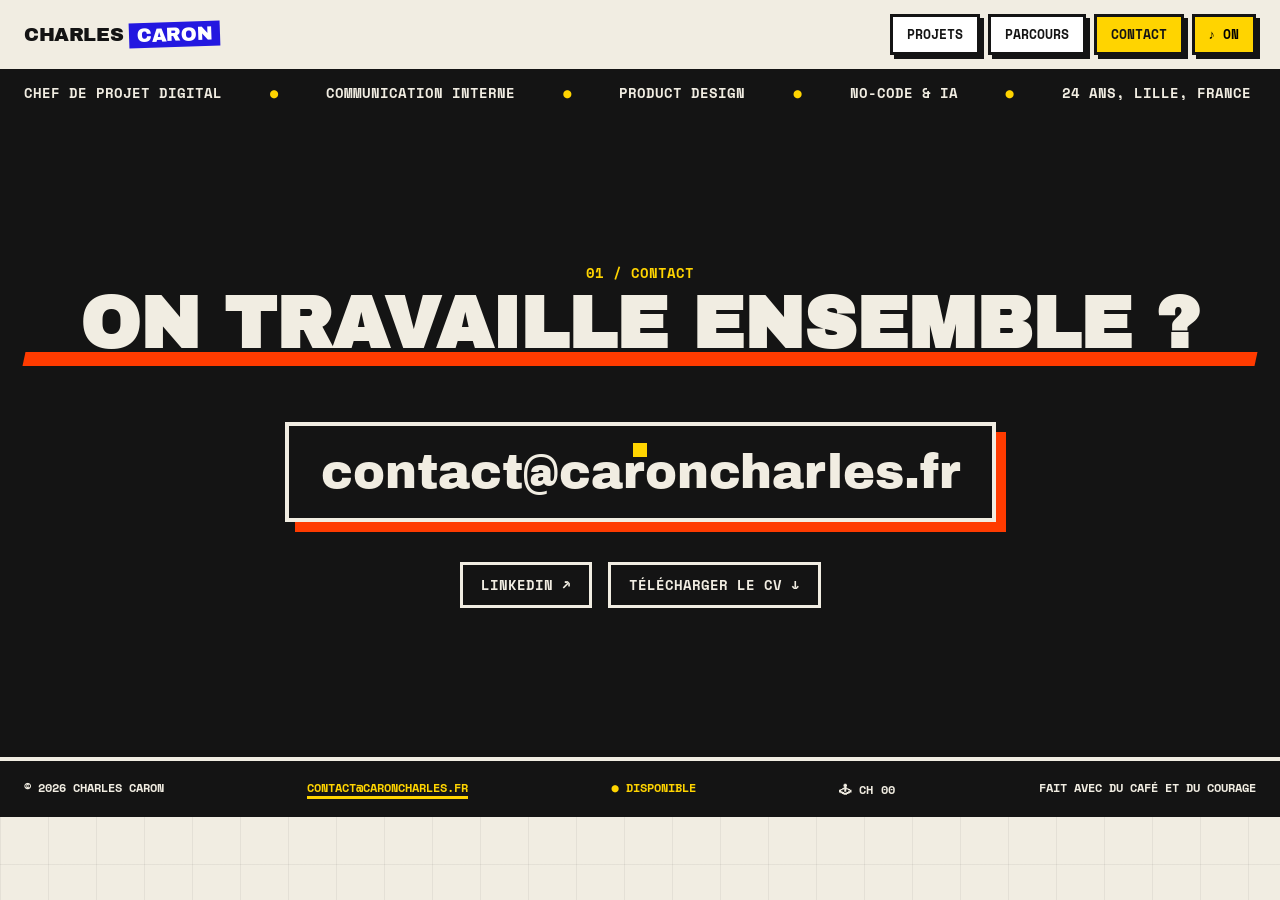
==== contact/index.html @ 29a077ad "Add files via upload" ====
<!DOCTYPE html>
<html lang="fr">
<head>
<meta charset="UTF-8">
<meta name="viewport" content="width=device-width, initial-scale=1.0">
<title>Contact — Charles Caron</title>
<link rel="canonical" href="https://caroncharles.fr/contact/">
<meta name="description" content="Contacter Charles Caron, chef de projet digital à Lille.">
<meta property="og:title" content="Contact — Charles Caron">
<meta property="og:description" content="Contacter Charles Caron, chef de projet digital à Lille.">
<meta property="og:url" content="https://caroncharles.fr/contact/">
<meta property="og:type" content="website">
<meta property="og:image" content="https://caroncharles.fr/images/photo-charles.jpg">
<meta name="twitter:card" content="summary">
<link rel="icon" href="/favicon.ico" sizes="48x48">
<link rel="apple-touch-icon" href="/apple-touch-icon.png">
<link rel="preconnect" href="https://fonts.googleapis.com">
<link rel="preconnect" href="https://fonts.gstatic.com" crossorigin>
<link href="https://fonts.googleapis.com/css2?family=Archivo+Black&family=Space+Mono:ital,wght@0,400;0,700;1,400&display=swap" rel="stylesheet">
<link rel="stylesheet" href="/assets/style.css">
<script>/* arrivée par transition pixel : on couvre l'écran avant le premier rendu */
try{if(sessionStorage.getItem('px'))document.documentElement.classList.add('px-in');}catch(e){}</script>
</head>
<body>

<div id="cursor" aria-hidden="true"></div>
<div id="px-cover" aria-hidden="true"></div>
<canvas id="px-canvas" aria-hidden="true"></canvas>

<!-- Mire TV de chargement -->
<div id="mire" aria-hidden="true">
  <div class="mire-barres">
    <div class="mire-b1"></div><div class="mire-b2"></div><div class="mire-b3"></div>
    <div class="mire-b4"></div><div class="mire-b5"></div><div class="mire-b6"></div><div class="mire-b7"></div>
  </div>
  <div class="mire-info"><span>◉ CARON·TV</span><span class="clign">● CHARGEMENT</span><span>CANAL FR-59</span></div>
</div>

<div id="retro-scan" aria-hidden="true"></div>

<header>
  <div class="logo"><a href="/" data-page="Accueil" aria-label="Retour à l'accueil">CHARLES <span>CARON</span></a></div>
  <nav>
    <a href="/projets/" data-page="Projets">Projets</a>
    <a href="/parcours/" data-page="Parcours">Parcours</a>
    <a href="/contact/" data-page="Contact">Contact</a>
    <button id="son-toggle" aria-pressed="true" aria-label="Activer ou couper le son">♪ ON</button>
  </nav>
</header>

<div class="ticker" aria-hidden="true">
  <div class="ticker-inner" id="ticker"></div>
</div>

<section class="contact page-pleine" id="contact">
  <span class="num" style="color:var(--jaune);">01 / CONTACT</span>
  <h2 class="titre-section" id="titre-contact"></h2>
  <div><a class="mail" id="mail" href="#"></a></div>
  <div class="reseaux">
    <a id="lien-linkedin" href="#" target="_blank" rel="noopener">LinkedIn ↗</a>
    <a id="lien-cv" href="#">Télécharger le CV ↓</a>
  </div>
</section>

<!-- Fenêtre TV cathodique (disponible sur toutes les pages : projets, CH 00 arcade, CH 64 échecs) -->
<div class="tv-overlay" id="tv-overlay">
  <div class="tv" id="tv" role="dialog" aria-modal="true" aria-labelledby="tv-titre">
    <div class="tv-barre">
      <div class="tv-zap">
        <button class="tv-canal-btn" id="tv-prec" aria-label="Projet précédent">‹ CH</button>
        <span class="canal" id="tv-canal">CH 01</span>
        <button class="tv-canal-btn" id="tv-suiv" aria-label="Projet suivant">CH ›</button>
      </div>
      <span>◉ CARON·TV</span>
      <button class="tv-fermer" id="tv-fermer" aria-label="Fermer">Éteindre ✕</button>
    </div>
    <div class="tv-ecran">
      <div class="tv-scanlines" aria-hidden="true"></div>
      <div class="tv-balayage" aria-hidden="true"></div>
      <div class="tv-vignette" aria-hidden="true"></div>
      <div class="tv-statique" id="tv-statique" aria-hidden="true"></div>
      <div class="tv-contenu">
        <div class="visuel" id="tv-visuel"></div>
        <div class="tv-meta"><span id="tv-categorie"></span><span class="tag" id="tv-tag"></span></div>
        <h3 id="tv-titre"></h3>
        <p id="tv-description"></p>
        <div class="tv-actions"><a class="btn-projet" id="tv-lien" href="#" target="_blank" rel="noopener">Voir le projet ↗</a></div>
      </div>
      <div id="tv-arcade" style="display:none;">
        <div class="arcade-tete"><span>🕹 CARON·TV ARCADE</span><span id="arcade-score">SCORE 000</span></div>
        <canvas id="arcade-canvas"></canvas>
        <div class="arcade-msg" id="arcade-msg">Touche ou clique<br>pour jouer</div>
      </div>
      <div id="tv-echecs" style="display:none;">
        <div class="echecs-tete"><span>♟ CARON·CHESS</span><span id="echecs-statut">À toi de jouer (blancs)</span></div>
        <div class="echecs-plateau" id="echecs-plateau" aria-label="Échiquier, tu joues les blancs contre l'IA"></div>
        <div class="echecs-pied">
          <span id="echecs-coups">COUP 001</span>
          <button class="echecs-btn" id="echecs-reset">↺ Nouvelle partie</button>
        </div>
      </div>
    </div>
  </div>
</div>

<footer>
  <span id="footer-gauche"></span>
  <a class="footer-mail" id="footer-mail" href="#">contact</a>
  <span class="clign">● Disponible</span>
  <button class="footer-arcade" id="footer-arcade" aria-label="Ouvrir la chaîne arcade">🕹 CH 00</button>
  <span id="footer-droite"></span>
</footer>

<script src="/assets/app.js"></script>
</body>
</html>
---- assets/style.css ----
:root{
  --papier:#F1EDE2;
  --encre:#141414;
  --klein:#2318E0;
  --jaune:#FFD400;
  --rouge:#FF3B00;
  --blanc:#FFFFFF;
  --ombre:8px 8px 0 var(--encre);
  --ombre-sm:5px 5px 0 var(--encre);
}
*{margin:0;padding:0;box-sizing:border-box;}
::selection{background:var(--jaune);color:var(--encre);}
html{scroll-behavior:smooth;}
body{
  background:var(--papier);
  color:var(--encre);
  font-family:'Space Mono',monospace;
  overflow-x:hidden;
  cursor:none;
  background-image:
    linear-gradient(rgba(20,20,20,.06) 1px, transparent 1px),
    linear-gradient(90deg, rgba(20,20,20,.06) 1px, transparent 1px);
  background-size:48px 48px;
}
h1,h2,h3,.display{font-family:'Archivo Black',sans-serif;text-transform:uppercase;line-height:.92;}
a{color:inherit;}
img{max-width:100%;display:block;}

/* ============ CURSEUR CUSTOM ============ */
#cursor{
  position:fixed;top:0;left:0;width:18px;height:18px;
  background:var(--jaune);border:2px solid var(--encre);
  pointer-events:none;z-index:9999;
  transform:translate(-50%,-50%);
  transition:width .15s,height .15s,background .15s,border-radius .15s;
}
#cursor.hover{width:44px;height:44px;background:var(--rouge);border-radius:50%;}
#cursor.hover::after{
  content:'→';position:absolute;inset:0;display:grid;place-items:center;
  color:var(--blanc);font-family:'Space Mono',monospace;font-weight:700;font-size:18px;
}
@media (hover:none){#cursor{display:none;} body{cursor:auto;}}

/* ============ BARRE HAUTE ============ */
header{
  position:sticky;top:0;z-index:100;
  display:flex;justify-content:space-between;align-items:center;
  background:var(--papier);
  border-bottom:4px solid var(--encre);
  padding:14px 24px;
}
.logo{font-family:'Archivo Black';font-size:1.2rem;letter-spacing:-.02em;}
.logo span{background:var(--klein);color:var(--blanc);padding:2px 8px;display:inline-block;transform:rotate(-2deg);}
nav{display:flex;gap:8px;}
nav a{
  text-decoration:none;font-weight:700;font-size:.8rem;text-transform:uppercase;
  border:3px solid var(--encre);background:var(--blanc);padding:8px 14px;
  box-shadow:4px 4px 0 var(--encre);
  transition:transform .12s,box-shadow .12s,background .12s;
}
nav a:hover{transform:translate(2px,2px);box-shadow:1px 1px 0 var(--encre);background:var(--jaune);}
#son-toggle{
  font-family:'Space Mono';font-weight:700;font-size:.8rem;text-transform:uppercase;
  border:3px solid var(--encre);background:var(--jaune);padding:8px 14px;
  box-shadow:4px 4px 0 var(--encre);cursor:none;
  transition:transform .12s,box-shadow .12s,background .12s;
}
#son-toggle:hover{transform:translate(2px,2px);box-shadow:1px 1px 0 var(--encre);}
#son-toggle.coupe{background:var(--blanc);color:#8a8a8a;text-decoration:line-through;}
nav a.actif{background:var(--jaune);}
@media(max-width:640px){
  nav{gap:6px;}
  nav a,#son-toggle{font-size:.68rem;padding:6px 8px;box-shadow:3px 3px 0 var(--encre);}
  nav a:nth-child(2){display:none;}
}
.logo a{text-decoration:none;}

/* ============ TICKER ============ */
.ticker{
  background:var(--encre);color:var(--papier);
  border-bottom:4px solid var(--encre);
  overflow:hidden;white-space:nowrap;
  padding:10px 0;font-weight:700;text-transform:uppercase;font-size:.85rem;
}
.ticker-inner{display:inline-block;animation:defile 22s linear infinite;}
.ticker-inner span{margin:0 24px;}
.ticker-inner .dot{color:var(--jaune);}
@keyframes defile{from{transform:translateX(0);}to{transform:translateX(-50%);}}

/* ============ HERO ============ */
.hero{
  min-height:82vh;display:flex;flex-direction:column;justify-content:center;
  padding:64px 24px 48px;position:relative;border-bottom:4px solid var(--encre);
}
.hero .eyebrow{
  display:inline-block;background:var(--rouge);color:var(--blanc);
  border:3px solid var(--encre);box-shadow:var(--ombre-sm);
  padding:6px 14px;font-weight:700;text-transform:uppercase;font-size:.8rem;
  width:max-content;transform:rotate(-1.5deg);margin-bottom:28px;
}
.hero h1{
  font-size:clamp(3rem,12vw,10rem);
  letter-spacing:-.03em;
}
.hero h1 .ligne{display:block;overflow:hidden;}
.hero h1 .lettre{
  display:inline-block;
  transform:translateY(110%);
  animation:monte .6s cubic-bezier(.2,.9,.3,1.1) forwards;
  transition:transform .18s,color .18s;
}
.hero h1 .lettre:hover{transform:translateY(-8%) rotate(-4deg);color:var(--klein);}
.hero h1 .ligne:nth-child(2) .lettre{color:transparent;-webkit-text-stroke:3px var(--encre);}
.hero h1 .ligne:nth-child(2) .lettre:hover{color:var(--jaune);-webkit-text-stroke:3px var(--encre);}
@keyframes monte{to{transform:translateY(0);}}
.hero .sous{
  margin-top:32px;max-width:560px;font-size:1rem;line-height:1.6;
  background:var(--blanc);border:3px solid var(--encre);box-shadow:var(--ombre);
  padding:20px 24px;
}
.hero .sous strong{background:var(--jaune);padding:0 4px;}
.hero .cta-row{display:flex;gap:16px;margin-top:32px;flex-wrap:wrap;}
.btn{
  font-family:'Space Mono';font-weight:700;text-transform:uppercase;font-size:.9rem;
  text-decoration:none;padding:16px 28px;border:3px solid var(--encre);
  box-shadow:var(--ombre-sm);display:inline-block;
  transition:transform .12s,box-shadow .12s;
}
.btn:hover{transform:translate(3px,3px);box-shadow:1px 1px 0 var(--encre);}
.btn-plein{background:var(--klein);color:var(--blanc);}
.btn-vide{background:var(--blanc);}

/* badge rotatif */
.badge{
  position:absolute;right:6vw;top:16vh;width:150px;height:150px;
  animation:tourne 14s linear infinite;
}
.badge svg{width:100%;height:100%;overflow:visible;}
.badge text{font-family:'Space Mono';font-weight:700;font-size:11.5px;letter-spacing:2px;fill:var(--encre);text-transform:uppercase;}
.badge .centre{
  position:absolute;inset:0;display:grid;place-items:center;
  font-size:2.4rem;animation:tourne 14s linear infinite reverse;
}
@keyframes tourne{to{transform:rotate(360deg);}}
@media(max-width:900px){.hero-photo .badge{width:100px;height:100px;right:-20px;top:-20px;}}

/* ============ SECTIONS ============ */
section{padding:80px 24px;border-bottom:4px solid var(--encre);}
.titre-section{
  font-size:clamp(2rem,6vw,4.5rem);margin-bottom:48px;position:relative;
  display:inline-block;
}
.titre-section::after{
  content:'';position:absolute;left:0;bottom:-8px;height:14px;width:100%;
  background:var(--jaune);z-index:-1;transform:skewX(-12deg);
}
.num{font-size:.9rem;font-weight:700;color:var(--rouge);display:block;margin-bottom:8px;font-family:'Space Mono';}

/* ============ PROJETS ============ */
.projets{background:var(--klein);}
.projets .titre-section{color:var(--blanc);}
.projets .titre-section::after{background:var(--rouge);}
.projets .num{color:var(--jaune);}
.grille{
  display:grid;grid-template-columns:repeat(auto-fit,minmax(290px,1fr));gap:32px;
}
.carte{
  background:var(--papier);border:4px solid var(--encre);
  box-shadow:var(--ombre);padding:0;
  transition:transform .18s,box-shadow .18s;
  opacity:0;transform:translateY(40px);
}
.carte.visible{animation:apparait .55s cubic-bezier(.2,.9,.3,1.1) forwards;}
@keyframes apparait{to{opacity:1;transform:translateY(0);}}
.carte:hover{transform:translate(-4px,-4px) rotate(-.6deg);box-shadow:14px 14px 0 var(--encre);}
.carte-tete{
  border-bottom:4px solid var(--encre);padding:14px 18px;
  display:flex;justify-content:space-between;align-items:center;
  font-weight:700;font-size:.75rem;text-transform:uppercase;
}
.carte-tete .tag{border:2px solid var(--encre);padding:2px 8px;background:var(--jaune);}
.carte h3{font-size:1.5rem;padding:20px 18px 8px;}
.carte p{padding:0 18px 20px;font-size:.88rem;line-height:1.55;}
.carte .visuel{
  height:120px;border-bottom:4px solid var(--encre);
  display:grid;place-items:center;font-size:3rem;
  overflow:hidden;position:relative;
}
.carte .visuel::before{
  content:'';position:absolute;inset:0;
  background:repeating-linear-gradient(45deg,transparent 0 14px,rgba(20,20,20,.07) 14px 28px);
}
.visuel.jaune{background:var(--jaune);}
.visuel.rouge{background:var(--rouge);}
.visuel.blanc{background:var(--blanc);}

/* ============ COMPETENCES ============ */
.competences .grille-comp{display:flex;flex-wrap:wrap;gap:16px;}
.pastille{
  border:3px solid var(--encre);background:var(--blanc);
  padding:12px 20px;font-weight:700;text-transform:uppercase;font-size:.85rem;
  box-shadow:var(--ombre-sm);
  transition:transform .15s,background .15s,box-shadow .15s;
}
.pastille:hover{
  transform:translate(2px,2px) rotate(-1.5deg);
  box-shadow:1px 1px 0 var(--encre);
}
.pastille:nth-child(3n)::before{content:'★ ';color:var(--rouge);}
.pastille:hover:nth-child(odd){background:var(--jaune);}
.pastille:hover:nth-child(even){background:var(--klein);color:var(--blanc);}

/* ============ PARCOURS ============ */
.parcours-item{
  display:grid;grid-template-columns:120px 1fr;gap:24px;
  border:3px solid var(--encre);background:var(--blanc);
  box-shadow:var(--ombre-sm);padding:24px;margin-bottom:20px;max-width:820px;
  transition:transform .15s;
  border-left:12px solid var(--klein);
  opacity:0;transform:translateX(-50px);
}
.parcours-item.visible{animation:glisse .55s cubic-bezier(.2,.9,.3,1.1) forwards;}
@keyframes glisse{to{opacity:1;transform:translateX(0);}}
.parcours-item:hover{transform:translateX(8px);}
.parcours-item.travail{border-left-color:var(--rouge);}
.parcours-item .annee{
  font-family:'Archivo Black';font-size:1.3rem;color:var(--klein);
}
.parcours-item.travail .annee{color:var(--rouge);}
.type-badge{
  display:inline-block;margin-top:8px;
  border:2px solid var(--encre);padding:3px 8px;
  font-size:.65rem;font-weight:700;text-transform:uppercase;
  background:var(--klein);color:var(--blanc);
  transform:rotate(-2deg);
}
.parcours-item.travail .type-badge{background:var(--rouge);}
.parcours-item h3{font-size:1.05rem;margin-bottom:6px;}
.parcours-item p{font-size:.85rem;line-height:1.5;}
@media(max-width:560px){.parcours-item{grid-template-columns:1fr;gap:8px;}}

/* ============ PARCOURS : LIGNE DE TRAIN ============ */
.voie-wrap{position:relative;max-width:906px;padding-left:86px;}
.voie{position:absolute;left:16px;top:0;bottom:0;width:34px;}
.voie::before{
  content:'';position:absolute;inset:0;
  background:
    linear-gradient(90deg,transparent 16%,var(--encre) 16% 28%,transparent 28% 72%,var(--encre) 72% 84%,transparent 84%),
    repeating-linear-gradient(180deg,var(--encre) 0 6px,transparent 6px 26px);
}
.gare-node{
  position:absolute;left:50%;width:20px;height:20px;margin-left:-10px;
  background:var(--blanc);border:4px solid var(--encre);z-index:2;
}
.gare-node.travail{background:var(--rouge);}
.gare-node.desservie{background:var(--jaune);}
.gare-node.flash{animation:gare-flash .45s steps(2) 3;}
@keyframes gare-flash{50%{background:var(--jaune);box-shadow:0 0 0 6px rgba(255,212,0,.55);}}
#train{
  position:absolute;left:50%;top:0;width:56px;height:104px;margin-left:-28px;
  z-index:3;cursor:pointer;will-change:transform;
  filter:drop-shadow(4px 4px 0 rgba(20,20,20,.85));
}
.fumee{
  position:absolute;left:50%;z-index:4;width:16px;height:16px;margin-left:-8px;
  background:var(--blanc);border:3px solid var(--encre);border-radius:50%;
  pointer-events:none;opacity:.9;
  animation:fumee-monte 1.3s ease-out forwards;
}
@keyframes fumee-monte{
  to{transform:translate(var(--dx,10px),var(--dy,-70px)) scale(2.6);opacity:0;}
}
#toast-train{
  position:fixed;left:50%;bottom:26px;transform:translate(-50%,220%);
  background:var(--encre);color:var(--jaune);border:3px solid var(--jaune);
  padding:12px 20px;max-width:min(92vw,540px);
  font-size:.8rem;font-weight:700;z-index:1200;
  transition:transform .35s cubic-bezier(.2,.9,.3,1.2);
}
#toast-train.visible{transform:translate(-50%,0);}
@media(max-width:560px){
  .voie-wrap{padding-left:54px;}
  .voie{left:2px;width:28px;}
  #train{width:44px;height:82px;margin-left:-22px;}
}

/* Desktop : voie au centre, etapes en zigzag sur toute la largeur */
@media(min-width:761px){
  .voie-wrap{padding-left:0;max-width:1500px;margin:0 auto;}
  .voie{left:50%;margin-left:-17px;}
  .parcours-item{
    position:relative;width:calc(50% - 56px);max-width:none;
    grid-template-columns:110px 1fr;margin-bottom:34px;
  }
  .parcours-item.gauche{margin-right:auto;}
  .parcours-item.droite{
    margin-left:auto;transform:translateX(50px);
    border-left:3px solid var(--encre);border-right:12px solid var(--klein);
  }
  .parcours-item.droite.travail{border-right-color:var(--rouge);}
  .parcours-item.gauche::after,.parcours-item.droite::after{
    content:'';position:absolute;top:50%;width:40px;height:4px;
    background:var(--encre);margin-top:-2px;
  }
  .parcours-item.gauche::after{right:-43px;}
  .parcours-item.droite::after{left:-43px;}
}

/* ============ CONTACT ============ */
.contact{background:var(--encre);color:var(--papier);text-align:center;padding:100px 24px;}
.contact .titre-section{color:var(--papier);}
.contact .titre-section::after{background:var(--rouge);}
.contact .mail{
  display:inline-block;font-family:'Archivo Black';
  font-size:clamp(1.2rem,4.5vw,3rem);color:var(--papier);
  text-decoration:none;border:4px solid var(--papier);
  padding:20px 32px;margin-top:16px;box-shadow:10px 10px 0 var(--rouge);
  transition:transform .15s,box-shadow .15s,background .15s,color .15s;
  word-break:break-all;
}
.contact .mail:hover{
  transform:translate(5px,5px);box-shadow:2px 2px 0 var(--rouge);
  background:var(--jaune);color:var(--encre);border-color:var(--encre);
}
.contact .reseaux{margin-top:40px;display:flex;justify-content:center;gap:16px;flex-wrap:wrap;}
.contact .reseaux a{
  text-decoration:none;font-weight:700;text-transform:uppercase;font-size:.85rem;
  border:3px solid var(--papier);padding:10px 18px;
  transition:background .15s,color .15s,transform .15s;
}
.contact .reseaux a:hover{background:var(--papier);color:var(--encre);transform:rotate(-2deg);}

/* ============ FOOTER ============ */
footer{
  background:var(--encre);color:var(--papier);
  display:flex;justify-content:space-between;flex-wrap:wrap;gap:12px;
  padding:18px 24px;font-size:.75rem;text-transform:uppercase;font-weight:700;
  border-top:4px solid var(--papier);
}
footer .clign{animation:clignote 1.2s steps(2) infinite;color:var(--jaune);}
@keyframes clignote{50%{opacity:0;}}

/* ============ FENÊTRE TV CATHODIQUE ============ */
.tv-overlay{
  position:fixed;inset:0;z-index:500;
  background:rgba(10,10,10,.82);
  display:none;place-items:center;padding:20px;
}
.tv-overlay.ouvert{display:grid;}
.tv{
  width:min(760px,100%);
  background:var(--encre);
  border:6px solid var(--encre);
  box-shadow:0 0 0 4px var(--papier),18px 18px 0 rgba(0,0,0,.5);
  position:relative;
  padding:22px 22px 16px;
  transform-origin:center;
}
.tv.allume{animation:tv-on .55s cubic-bezier(.23,1,.32,1) forwards;}
.tv.eteint{animation:tv-off .4s cubic-bezier(.7,0,.84,0) forwards;}
@keyframes tv-on{
  0%{transform:scale(0,.004);opacity:1;}
  35%{transform:scale(1,.004);}
  60%{transform:scale(1,.02);}
  100%{transform:scale(1,1);}
}
@keyframes tv-off{
  0%{transform:scale(1,1);}
  45%{transform:scale(1,.01);}
  75%{transform:scale(.4,.004);}
  100%{transform:scale(0,.002);opacity:0;}
}
.tv-barre{
  display:flex;justify-content:space-between;align-items:center;
  color:var(--papier);font-weight:700;font-size:.75rem;text-transform:uppercase;
  margin-bottom:14px;
}
.tv-barre .canal{color:var(--jaune);animation:clignote 1.6s steps(2) infinite;}
.tv-fermer{
  background:var(--rouge);color:var(--blanc);border:3px solid var(--papier);
  font-family:'Space Mono';font-weight:700;font-size:.8rem;text-transform:uppercase;
  padding:6px 12px;cursor:none;box-shadow:3px 3px 0 rgba(0,0,0,.5);
  transition:transform .12s,box-shadow .12s;
}
.tv-fermer:hover{transform:translate(2px,2px);box-shadow:1px 1px 0 rgba(0,0,0,.5);}
.tv-zap{display:flex;gap:8px;align-items:center;}
.tv-canal-btn{
  background:var(--encre);color:var(--papier);border:2px solid var(--papier);
  font-family:'Space Mono';font-weight:700;font-size:.75rem;text-transform:uppercase;
  padding:5px 10px;cursor:none;
  transition:background .12s,color .12s,transform .12s;
}
.tv-canal-btn:hover{background:var(--jaune);color:var(--encre);transform:translateY(1px);}
/* neige de changement de chaîne */
.tv-statique{
  position:absolute;inset:0;z-index:7;pointer-events:none;
  opacity:0;
  background:
    repeating-linear-gradient(0deg,#0a0a0a 0 1px,#5a5a5a 1px 2px,#1c1c1c 2px 3px,#777 3px 4px,#2e2e2e 4px 5px),
    repeating-linear-gradient(90deg,rgba(255,255,255,.06) 0 2px,transparent 2px 5px);
}
.tv-statique.actif{opacity:1;animation:neige .07s steps(2) infinite;}
@keyframes neige{
  0%{background-position:0 0,0 0;}
  50%{background-position:0 -7px,4px 0;}
  100%{background-position:0 5px,-3px 0;}
}
.tv-ecran{
  position:relative;background:var(--papier);
  border:4px solid #000;overflow:hidden;
}
/* flash d'allumage */
.tv.allume .tv-ecran::after{
  content:'';position:absolute;inset:0;background:#fff;
  animation:flash .5s ease-out .3s forwards;pointer-events:none;z-index:6;
}
@keyframes flash{from{opacity:.95;}to{opacity:0;}}
/* scanlines fixes */
.tv-scanlines{
  position:absolute;inset:0;pointer-events:none;z-index:4;
  background:repeating-linear-gradient(0deg,rgba(0,0,0,.13) 0 2px,transparent 2px 4px);
  mix-blend-mode:multiply;
}
/* barre de balayage qui descend */
.tv-balayage{
  position:absolute;left:0;right:0;height:70px;pointer-events:none;z-index:5;
  background:linear-gradient(180deg,transparent,rgba(255,255,255,.22),transparent);
  animation:balaye 4.5s linear infinite;
}
@keyframes balaye{from{top:-80px;}to{top:100%;}}
/* vignettage des coins */
.tv-vignette{
  position:absolute;inset:0;pointer-events:none;z-index:3;
  box-shadow:inset 0 0 90px rgba(0,0,0,.35);
}
/* scintillement du contenu */
.tv-contenu{position:relative;z-index:1;animation:scintille 3.5s steps(12) infinite;}
@keyframes scintille{
  0%,100%{opacity:1;}
  92%{opacity:1;}
  94%{opacity:.88;}
  96%{opacity:1;}
  98%{opacity:.93;}
}
.tv-contenu .visuel{
  height:150px;border-bottom:4px solid var(--encre);
  display:grid;place-items:center;font-size:4.2rem;position:relative;
}
.tv-contenu .visuel::before{
  content:'';position:absolute;inset:0;
  background:repeating-linear-gradient(45deg,transparent 0 14px,rgba(20,20,20,.07) 14px 28px);
}
.tv-contenu .tv-meta{
  display:flex;justify-content:space-between;align-items:center;
  border-bottom:3px solid var(--encre);padding:12px 20px;
  font-weight:700;font-size:.75rem;text-transform:uppercase;
}
.tv-contenu .tv-meta .tag{border:2px solid var(--encre);padding:2px 8px;background:var(--jaune);}
.tv-contenu h3{font-size:clamp(1.4rem,4vw,2.2rem);padding:22px 20px 10px;}
.tv-contenu p{padding:0 20px 22px;font-size:.95rem;line-height:1.6;}
.tv-contenu .tv-actions{padding:0 20px 24px;}
.tv-contenu .btn-projet{
  display:inline-block;background:var(--klein);color:var(--blanc);
  border:3px solid var(--encre);box-shadow:var(--ombre-sm);
  font-weight:700;text-transform:uppercase;font-size:.9rem;
  text-decoration:none;padding:14px 24px;
  transition:transform .12s,box-shadow .12s;
}
.tv-contenu .btn-projet:hover{transform:translate(3px,3px);box-shadow:1px 1px 0 var(--encre);}
.carte{cursor:none;}

/* ============ MIRE TV AU CHARGEMENT ============ */
#mire{
  position:fixed;inset:0;z-index:2000;display:flex;flex-direction:column;
  background:var(--encre);
}
#mire.fin{animation:mire-off .45s cubic-bezier(.7,0,.84,0) forwards;}
@keyframes mire-off{
  0%{transform:scaleY(1);opacity:1;}
  60%{transform:scaleY(.006);opacity:1;}
  100%{transform:scaleY(.002);opacity:0;}
}
.mire-barres{flex:1;display:flex;animation:mire-jitter .12s steps(2) infinite;}
.mire-barres div{flex:1;}
@keyframes mire-jitter{50%{transform:translateX(1px);}}
.mire-b1{background:#F1EDE2;}.mire-b2{background:#FFD400;}
.mire-b3{background:#2318E0;}.mire-b4{background:#FF3B00;}
.mire-b5{background:#8a8a8a;}.mire-b6{background:#3a3a3a;}
.mire-b7{background:#141414;}
.mire-info{
  height:64px;display:flex;align-items:center;justify-content:space-between;
  padding:0 24px;color:var(--papier);
  font-family:'Space Mono';font-weight:700;font-size:.8rem;text-transform:uppercase;
  border-top:4px solid var(--papier);
}
.mire-info .clign{animation:clignote .8s steps(2) infinite;color:var(--jaune);}

/* ============ PHOTO DU HERO ============ */
.hero-inner{display:flex;gap:56px;align-items:center;}
.hero-texte{flex:1.25;min-width:0;}
.hero-photo{flex:.75;position:relative;max-width:380px;}
.hero-photo img{
  width:100%;border:4px solid var(--encre);
  box-shadow:14px 14px 0 var(--klein);
  transform:rotate(2deg);
  transition:transform .25s cubic-bezier(.2,.9,.3,1.3),box-shadow .25s;
}
.hero-photo img:hover{transform:rotate(0) scale(1.02);box-shadow:8px 8px 0 var(--rouge);}
@media(max-width:900px){
  .hero-inner{flex-direction:column;align-items:flex-start;}
  .hero-photo{max-width:240px;margin-top:36px;}
}

/* badge : repositionné sur le coin de la photo */
.hero-photo .badge{position:absolute;right:-34px;top:-34px;width:130px;height:130px;}
.hero-photo .badge .centre{font-size:2rem;}

/* ============ STATS / COMPTEURS ============ */
.stats{background:var(--jaune);}
.stats .titre-section::after{background:var(--rouge);}
.grille-stats{
  display:grid;grid-template-columns:repeat(auto-fit,minmax(200px,1fr));gap:28px;
}
.stat{
  background:var(--blanc);border:4px solid var(--encre);box-shadow:var(--ombre);
  padding:28px 20px;text-align:center;
  transition:transform .15s;
}
.stat:hover{transform:rotate(-1.5deg);}
.stat .stat-num{
  font-family:'Archivo Black';font-size:clamp(2.6rem,6vw,4rem);line-height:1;
  color:var(--klein);display:block;
}
.stat:nth-child(2n) .stat-num{color:var(--rouge);}
.stat p{margin-top:10px;font-size:.8rem;font-weight:700;text-transform:uppercase;line-height:1.4;}

/* ============ EASTER EGG : MODE RÉTRO N&B ============ */
html.retro{filter:grayscale(1) contrast(1.12);}
#retro-scan{
  position:fixed;inset:0;z-index:1500;pointer-events:none;display:none;
  background:repeating-linear-gradient(0deg,rgba(0,0,0,.16) 0 2px,transparent 2px 4px);
}
#retro-scan.actif{display:block;animation:retro-roule .3s linear infinite;}
@keyframes retro-roule{from{background-position:0 0;}to{background-position:0 8px;}}
.badge{cursor:none;}
.badge:active{transform:scale(.94);}

/* ============ CHAÎNE SECRÈTE : ARCADE ============ */
#tv-arcade{position:relative;background:#0d0d0d;}
.arcade-tete{
  display:flex;justify-content:space-between;align-items:center;
  padding:10px 16px;border-bottom:3px solid var(--jaune);
  color:var(--jaune);font-weight:700;font-size:.75rem;text-transform:uppercase;
}
#arcade-canvas{display:block;width:100%;touch-action:none;cursor:none;}
.arcade-msg{
  position:absolute;left:0;right:0;top:44px;bottom:0;
  display:grid;place-items:center;text-align:center;padding:20px;
  color:var(--jaune);font-weight:700;font-size:.95rem;text-transform:uppercase;
  animation:clignote 1s steps(2) infinite;pointer-events:none;
  text-shadow:2px 2px 0 var(--rouge);
}
.arcade-msg.cache{display:none;}

/* ============ CHAÎNE SECRÈTE : CH 64 ÉCHECS ============ */
.pastille-echecs::after{content:' ♟';}
#tv-echecs{position:relative;background:var(--papier);padding:14px 14px 18px;}
.echecs-tete{
  display:flex;justify-content:space-between;align-items:center;gap:10px;
  background:var(--encre);color:var(--papier);
  font-weight:700;font-size:.72rem;text-transform:uppercase;
  padding:10px 14px;margin:-14px -14px 14px;
}
.echecs-tete #echecs-statut{color:var(--jaune);text-align:right;}
.echecs-plateau{
  display:grid;grid-template-columns:repeat(8,1fr);grid-template-rows:repeat(8,1fr);
  width:min(100%,380px);margin:0 auto;aspect-ratio:1/1;
  border:4px solid var(--encre);box-shadow:var(--ombre-sm);
  background:var(--blanc);user-select:none;
}
.case{position:relative;display:grid;place-items:center;line-height:1;
  min-width:0;min-height:0;overflow:hidden;
  font-size:clamp(1.15rem,5vw,1.8rem);}
.case.sombre{background:#d9d1b6;}
.case .piece-blanc{color:var(--blanc);
  text-shadow:-1.5px -1.5px 0 var(--encre),1.5px -1.5px 0 var(--encre),
  -1.5px 1.5px 0 var(--encre),1.5px 1.5px 0 var(--encre);}
.case .piece-noir{color:var(--encre);}
.case.sel{background:var(--klein);}
.case.dernier{box-shadow:inset 0 0 0 3px var(--jaune);}
.case.cible::after{content:'';position:absolute;width:26%;height:26%;
  background:var(--jaune);border:2px solid var(--encre);border-radius:50%;}
.case.prise{box-shadow:inset 0 0 0 3px var(--rouge);}
.case.roi-echec{background:var(--rouge);}
.echecs-pied{display:flex;justify-content:space-between;align-items:center;
  width:min(100%,380px);margin:12px auto 0;
  font-weight:700;font-size:.75rem;text-transform:uppercase;}
.echecs-btn{
  background:var(--encre);color:var(--papier);border:2px solid var(--encre);
  font-family:'Space Mono';font-weight:700;font-size:.72rem;text-transform:uppercase;
  padding:6px 12px;cursor:none;transition:background .12s,color .12s,transform .12s;
}
.echecs-btn:hover{background:var(--jaune);color:var(--encre);transform:translateY(1px);}
.footer-arcade{
  background:none;border:none;color:var(--papier);
  font-family:'Space Mono';font-weight:700;font-size:.75rem;text-transform:uppercase;
  cursor:none;padding:0;letter-spacing:.03em;
  transition:color .15s,transform .15s;
}
.footer-arcade:hover{color:var(--jaune);transform:rotate(-2deg);}

/* ============ ANIMATION : RÉVÉLATION DES TITRES ============ */
.titre-section{opacity:0;transform:translateY(26px) rotate(-1deg);
  transition:opacity .5s ease,transform .5s cubic-bezier(.2,.9,.3,1.1);}
.titre-section::after{transform:skewX(-12deg) scaleX(0);transform-origin:left;
  transition:transform .55s cubic-bezier(.2,.9,.3,1) .25s;}
.titre-section.vu{opacity:1;transform:translateY(0) rotate(0);}
.titre-section.vu::after{transform:skewX(-12deg) scaleX(1);}

/* ============ ANIMATION : VAGUE SUR LE NOM ============ */
.hero h1 .lettre.vague{transform:translateY(-10%) rotate(-3deg);color:var(--rouge);}
.hero h1 .ligne:nth-child(2) .lettre.vague{color:var(--rouge);-webkit-text-stroke:3px var(--encre);}

/* accessibilité : mouvement réduit */
@media (prefers-reduced-motion: reduce){
  *,*::before,*::after{animation-duration:.01ms!important;animation-iteration-count:1!important;transition-duration:.01ms!important;}
  .hero h1 .lettre{transform:none;}
  .carte{opacity:1;transform:none;}
  .parcours-item{opacity:1;transform:none;}
  .titre-section{opacity:1;transform:none;}
  .titre-section::after{transform:skewX(-12deg) scaleX(1);}
  #mire{display:none;}
  .mire-barres,#retro-scan.actif{animation:none;}
  .tv.allume,.tv.eteint{animation:none;}
  .tv-balayage,.tv.allume .tv-ecran::after,.tv-statique{display:none;}
  body{cursor:auto;}
  #cursor{display:none;}
}
a:focus-visible,.btn:focus-visible{outline:4px solid var(--rouge);outline-offset:3px;}


/* ============ FOOTER : contact ============ */
footer .footer-mail{
  color:var(--jaune);text-decoration:none;font-weight:700;
  border-bottom:3px solid var(--jaune);
  transition:color .15s,border-color .15s;
}
footer .footer-mail:hover{color:var(--rouge);border-color:var(--rouge);}

/* ============ PAGES : contact pleine hauteur ============ */
.contact.page-pleine{min-height:calc(100vh - 260px);display:flex;flex-direction:column;justify-content:center;}

/* ============ TRANSITION PIXEL 8-BIT ENTRE LES PAGES ============ */
#px-cover{display:none;position:fixed;inset:0;background:var(--encre);z-index:2998;}
html.px-in #px-cover{display:block;}
html.px-in #mire{display:none;}
#px-canvas{
  position:fixed;inset:0;width:100vw;height:100vh;
  z-index:3000;pointer-events:none;display:none;
}
#px-canvas.actif{display:block;}
@media (prefers-reduced-motion: reduce){
  #px-canvas{display:none!important;}
  #px-cover{display:none!important;}
}
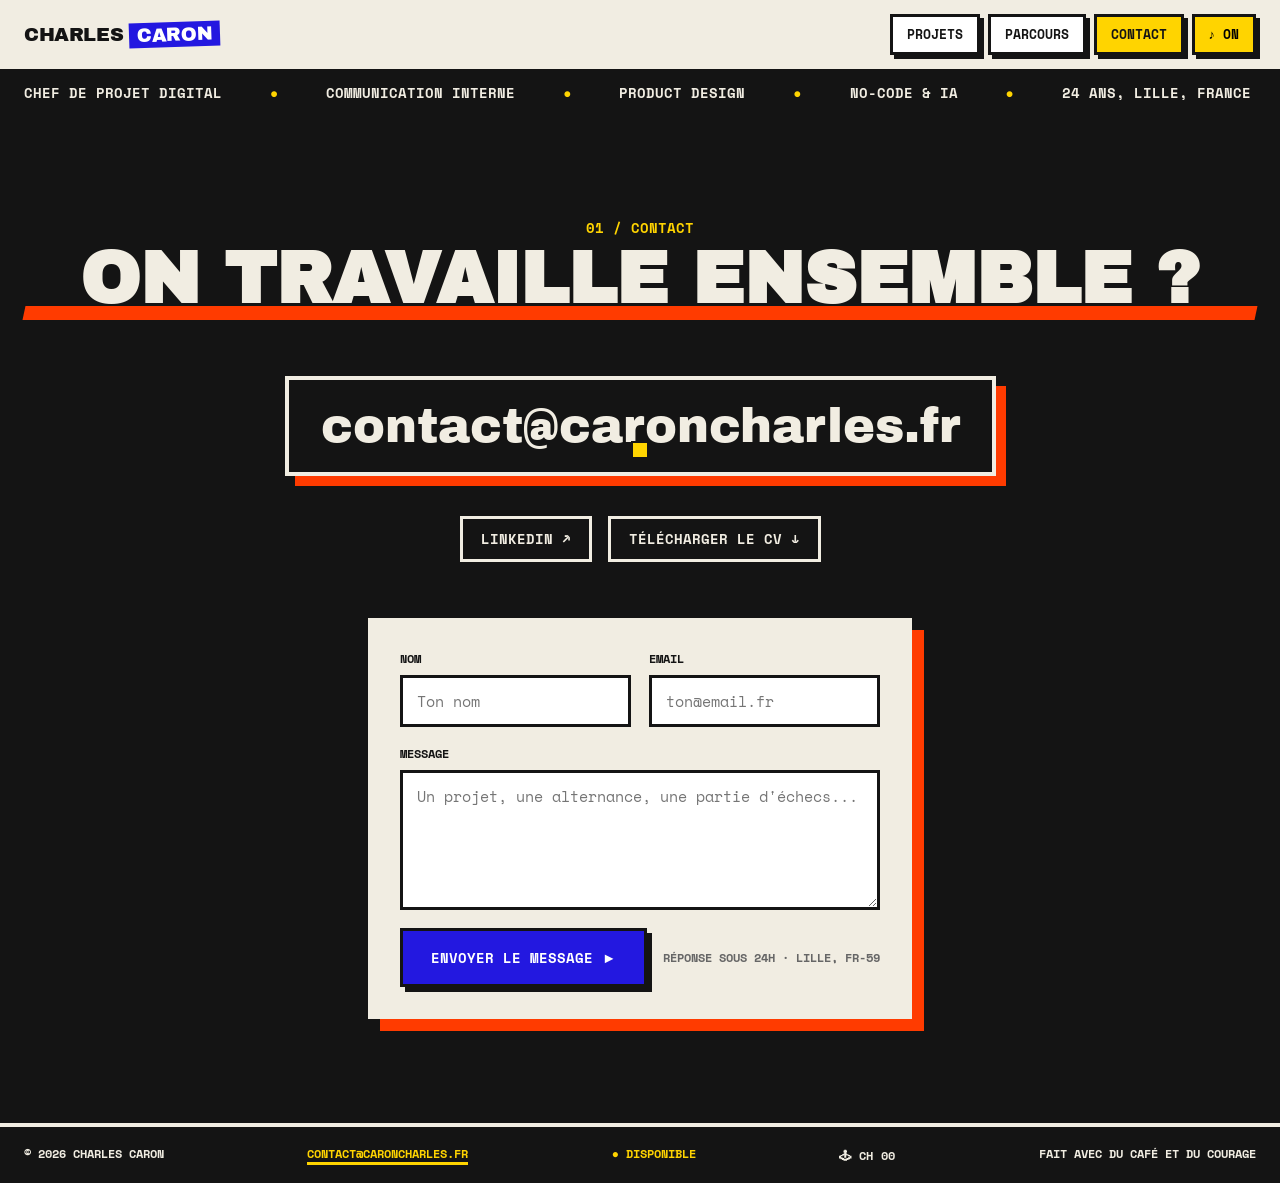
==== commit d519774e: "Add files via upload" ====
--- a/contact/index.html
+++ b/contact/index.html
@@ -60,6 +60,27 @@
     <a id="lien-linkedin" href="#" target="_blank" rel="noopener">LinkedIn ↗</a>
     <a id="lien-cv" href="#">Télécharger le CV ↓</a>
   </div>
+
+  <form class="formulaire" id="formulaire" name="contact" method="POST" action="/" data-netlify="true" netlify-honeypot="champ-piege">
+    <p class="cache-piege"><label>Ne pas remplir : <input name="champ-piege"></label></p>
+    <input type="hidden" name="form-name" value="contact">
+    <div class="form-rang">
+      <label>Nom
+        <input type="text" name="nom" required autocomplete="name" placeholder="Ton nom">
+      </label>
+      <label>Email
+        <input type="email" name="email" required autocomplete="email" placeholder="ton@email.fr">
+      </label>
+    </div>
+    <label>Message
+      <textarea name="message" rows="5" required placeholder="Un projet, une alternance, une partie d'échecs..."></textarea>
+    </label>
+    <div class="form-pied">
+      <button type="submit" class="btn btn-plein form-envoi" id="form-envoi">Envoyer le message ►</button>
+      <span class="form-note">Réponse sous 24h · Lille, FR-59</span>
+    </div>
+    <p class="form-statut" id="form-statut" role="status" aria-live="polite"></p>
+  </form>
 </section>
 
 <!-- Fenêtre TV cathodique (disponible sur toutes les pages : projets, CH 00 arcade, CH 64 échecs) -->
--- a/assets/style.css
+++ b/assets/style.css
@@ -664,3 +664,102 @@
   #px-canvas{display:none!important;}
   #px-cover{display:none!important;}
 }
+
+
+/* ============ ACCUEIL : TEASER PROJETS ============ */
+.teaser-cta{margin-top:40px;}
+.teaser-cta .btn{background:var(--jaune);}
+
+/* ============ PROJETS : GUIDE TV + FILTRES ============ */
+.guide-tv{
+  color:var(--jaune);font-weight:700;font-size:.85rem;text-transform:uppercase;
+  margin:-28px 0 24px;letter-spacing:.03em;
+}
+.guide-tv .clign{color:var(--papier);}
+.filtres{display:flex;flex-wrap:wrap;gap:12px;margin-bottom:36px;}
+.filtre{
+  font-family:'Space Mono';font-weight:700;font-size:.78rem;text-transform:uppercase;
+  border:3px solid var(--encre);background:var(--papier);padding:8px 14px;
+  box-shadow:var(--ombre-sm);cursor:none;
+  transition:transform .12s,box-shadow .12s,background .12s,color .12s;
+}
+.filtre:hover{transform:translate(2px,2px);box-shadow:1px 1px 0 var(--encre);}
+.filtre.actif{background:var(--jaune);transform:translate(2px,2px);box-shadow:1px 1px 0 var(--encre);}
+.carte.filtre-off{display:none;}
+.grille.zappe{animation:grille-zap .18s steps(3);}
+@keyframes grille-zap{
+  0%{opacity:.25;transform:translateX(-2px);}
+  50%{opacity:.7;transform:translateX(2px);}
+  100%{opacity:1;transform:none;}
+}
+
+/* ============ PARCOURS : PANNEAU DE GARE ============ */
+.gare-board{
+  background:var(--encre);color:var(--papier);
+  border:4px solid var(--encre);box-shadow:var(--ombre);
+  max-width:560px;margin:0 auto 56px;padding:20px 24px;
+  display:grid;gap:10px;
+}
+.gare-ligne{
+  display:flex;justify-content:space-between;align-items:baseline;gap:16px;
+  border-bottom:2px dashed rgba(241,237,226,.25);padding-bottom:8px;
+}
+.gare-ligne:last-child{border-bottom:none;padding-bottom:0;}
+.gare-cle{font-weight:700;font-size:.75rem;text-transform:uppercase;color:#8a8a8a;}
+.gare-val{
+  font-family:'Archivo Black';font-size:clamp(1.1rem,3.4vw,1.6rem);
+  color:var(--jaune);letter-spacing:.06em;text-transform:uppercase;
+}
+.gare-val.gare-ok{color:#3ddc65;}
+
+/* ============ PARCOURS : PROCHAINE DESTINATION ============ */
+.prochaine-dest{
+  display:flex;gap:20px;align-items:flex-start;
+  max-width:640px;margin:56px auto 0;
+  background:var(--blanc);border:3px solid var(--encre);
+  border-left:12px solid var(--jaune);
+  box-shadow:var(--ombre);padding:24px;
+}
+.dest-node{
+  flex:none;width:20px;height:20px;margin-top:4px;
+  background:var(--jaune);border:4px solid var(--encre);
+  animation:clignote 1.1s steps(2) infinite;
+}
+.dest-cle{
+  display:inline-block;font-weight:700;font-size:.7rem;text-transform:uppercase;
+  background:var(--encre);color:var(--jaune);padding:3px 8px;margin-bottom:10px;
+  transform:rotate(-1.5deg);
+}
+.prochaine-dest h3{font-size:1.2rem;margin-bottom:8px;}
+.prochaine-dest p{font-size:.85rem;line-height:1.55;}
+.prochaine-dest a{font-weight:700;}
+
+/* ============ CONTACT : FORMULAIRE ============ */
+.formulaire{
+  max-width:640px;margin:56px auto 0;text-align:left;
+  background:var(--papier);color:var(--encre);
+  border:4px solid var(--papier);box-shadow:12px 12px 0 var(--rouge);
+  padding:28px;display:grid;gap:18px;
+}
+.cache-piege{position:absolute;left:-9999px;}
+.form-rang{display:grid;grid-template-columns:1fr 1fr;gap:18px;}
+@media(max-width:560px){.form-rang{grid-template-columns:1fr;}}
+.formulaire label{
+  display:grid;gap:8px;
+  font-weight:700;font-size:.75rem;text-transform:uppercase;
+}
+.formulaire input,.formulaire textarea{
+  font-family:'Space Mono';font-size:.95rem;
+  border:3px solid var(--encre);background:var(--blanc);
+  padding:12px 14px;resize:vertical;
+}
+.formulaire input:focus,.formulaire textarea:focus{
+  outline:none;box-shadow:4px 4px 0 var(--klein);
+}
+.form-pied{display:flex;align-items:center;justify-content:space-between;gap:16px;flex-wrap:wrap;}
+.form-envoi{font-family:'Space Mono';cursor:none;}
+.form-envoi[disabled]{opacity:.55;transform:none;}
+.form-note{font-size:.72rem;font-weight:700;text-transform:uppercase;color:#666;}
+.form-statut{display:none;font-weight:700;font-size:.85rem;padding:12px 14px;border:3px solid var(--encre);}
+.form-statut.ok{display:block;background:var(--jaune);}
+.form-statut.ko{display:block;background:var(--rouge);color:var(--blanc);}
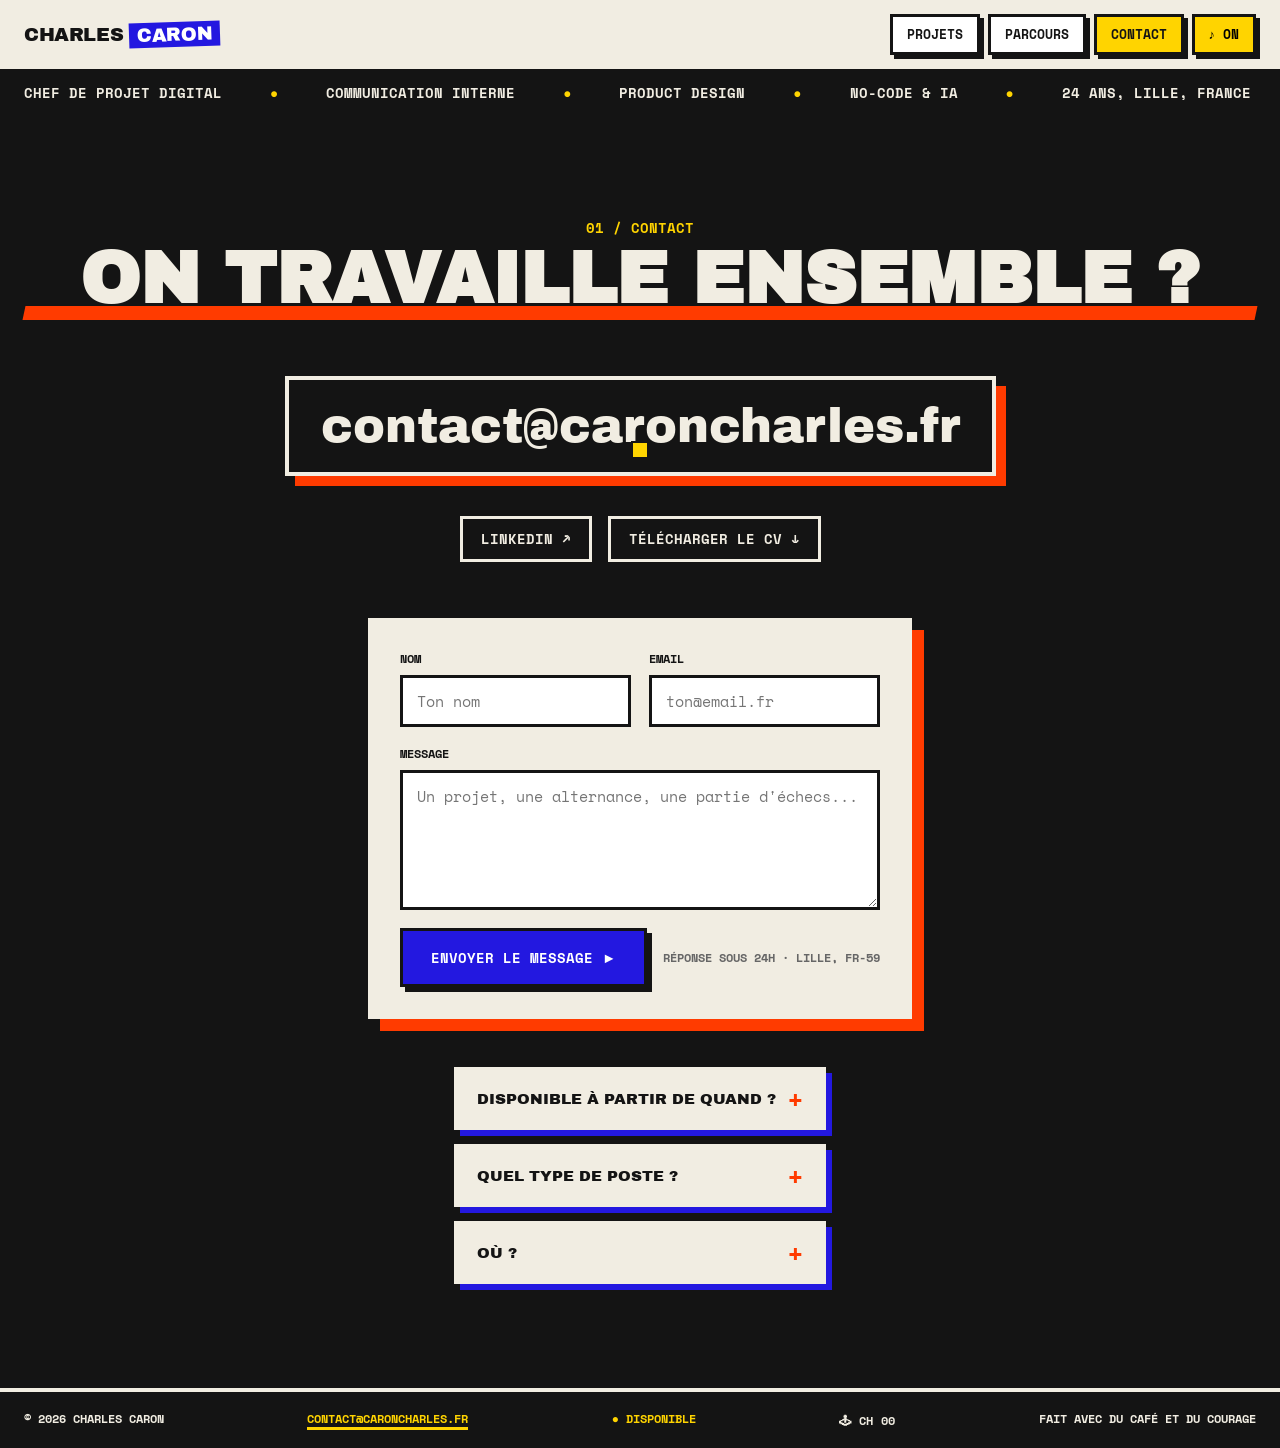
==== commit 12f0daca: "Add files via upload" ====
--- a/contact/index.html
+++ b/contact/index.html
@@ -81,6 +81,21 @@
     </div>
     <p class="form-statut" id="form-statut" role="status" aria-live="polite"></p>
   </form>
+
+  <div class="faq" aria-label="Questions fréquentes">
+    <details class="faq-item">
+      <summary>Disponible à partir de quand ?</summary>
+      <p>Diplômé du Bachelor Chef de projet digital mi-2026. Disponible pour un CDI dès la fin de l'alternance, et ouvert aux échanges dès maintenant pour anticiper.</p>
+    </details>
+    <details class="faq-item">
+      <summary>Quel type de poste ?</summary>
+      <p>Chef de projet digital, communication interne ou poste orienté produit. Ce qui me motive : piloter un projet de bout en bout, avec une vraie dimension créative et des outils modernes (no-code, IA).</p>
+    </details>
+    <details class="faq-item">
+      <summary>Où ?</summary>
+      <p>Lille et sa métropole en priorité, hybride possible. Déjà deux ans de terrain dans la région chez SNCF Voyageurs.</p>
+    </details>
+  </div>
 </section>
 
 <!-- Fenêtre TV cathodique (disponible sur toutes les pages : projets, CH 00 arcade, CH 64 échecs) -->
@@ -105,6 +120,11 @@
         <div class="tv-meta"><span id="tv-categorie"></span><span class="tag" id="tv-tag"></span></div>
         <h3 id="tv-titre"></h3>
         <p id="tv-description"></p>
+        <dl class="tv-fiche" id="tv-fiche">
+          <div><dt>Rôle</dt><dd id="tv-role"></dd></div>
+          <div><dt>Outils</dt><dd id="tv-outils"></dd></div>
+          <div><dt>Résultat</dt><dd id="tv-resultat"></dd></div>
+        </dl>
         <div class="tv-actions"><a class="btn-projet" id="tv-lien" href="#" target="_blank" rel="noopener">Voir le projet ↗</a></div>
       </div>
       <div id="tv-arcade" style="display:none;">
--- a/assets/style.css
+++ b/assets/style.css
@@ -763,3 +763,62 @@
 .form-statut{display:none;font-weight:700;font-size:.85rem;padding:12px 14px;border:3px solid var(--encre);}
 .form-statut.ok{display:block;background:var(--jaune);}
 .form-statut.ko{display:block;background:var(--rouge);color:var(--blanc);}
+
+
+/* ============ ACCUEIL : CE QUE JE FAIS ============ */
+.grille-offres{display:grid;grid-template-columns:repeat(auto-fit,minmax(280px,1fr));gap:28px;}
+.offre{
+  background:var(--blanc);border:4px solid var(--encre);box-shadow:var(--ombre);
+  padding:26px 24px;transition:transform .15s,box-shadow .15s;
+}
+.offre:hover{transform:translate(-3px,-3px) rotate(-.4deg);box-shadow:12px 12px 0 var(--encre);}
+.offre-emoji{
+  width:56px;height:56px;display:grid;place-items:center;font-size:1.7rem;
+  background:var(--jaune);border:3px solid var(--encre);box-shadow:var(--ombre-sm);
+  margin-bottom:18px;transform:rotate(-2deg);
+}
+.offre:nth-child(2) .offre-emoji{background:var(--rouge);}
+.offre:nth-child(3) .offre-emoji{background:var(--klein);}
+.offre h3{font-size:1.15rem;margin-bottom:12px;}
+.offre p{font-size:.85rem;line-height:1.6;}
+
+/* ============ TV : FICHE PROJET ============ */
+.tv-fiche{margin:0 20px 20px;display:grid;gap:0;border:3px solid var(--encre);}
+.tv-fiche > div{
+  display:grid;grid-template-columns:96px 1fr;gap:12px;
+  padding:9px 12px;border-bottom:3px solid var(--encre);
+}
+.tv-fiche > div:last-child{border-bottom:none;}
+.tv-fiche dt{
+  font-weight:700;font-size:.68rem;text-transform:uppercase;
+  background:var(--encre);color:var(--jaune);
+  padding:2px 6px;height:max-content;width:max-content;transform:rotate(-1deg);
+}
+.tv-fiche dd{font-size:.82rem;line-height:1.5;margin:0;}
+.tv-fiche.vide{display:none;}
+
+/* ============ PARCOURS : FAITS PAR ÉTAPE ============ */
+.faits{display:flex;flex-wrap:wrap;gap:8px;margin-top:12px;padding:0;list-style:none;}
+.faits li{
+  font-size:.68rem;font-weight:700;text-transform:uppercase;
+  border:2px solid var(--encre);background:var(--papier);
+  padding:4px 8px;
+}
+.parcours-item.travail .faits li{background:var(--jaune);}
+
+/* ============ CONTACT : FAQ ============ */
+.faq{max-width:640px;margin:48px auto 0;text-align:left;display:grid;gap:14px;}
+.faq-item{
+  background:var(--papier);color:var(--encre);
+  border:3px solid var(--papier);box-shadow:6px 6px 0 var(--klein);
+}
+.faq-item summary{
+  cursor:none;list-style:none;padding:16px 20px;
+  font-family:'Archivo Black';font-size:.95rem;text-transform:uppercase;
+  display:flex;justify-content:space-between;align-items:center;gap:12px;
+}
+.faq-item summary::-webkit-details-marker{display:none;}
+.faq-item summary::after{content:'+';font-size:1.4rem;color:var(--rouge);flex:none;}
+.faq-item[open] summary::after{content:'–';}
+.faq-item[open] summary{border-bottom:3px dashed var(--encre);}
+.faq-item p{padding:16px 20px;font-size:.85rem;line-height:1.6;}
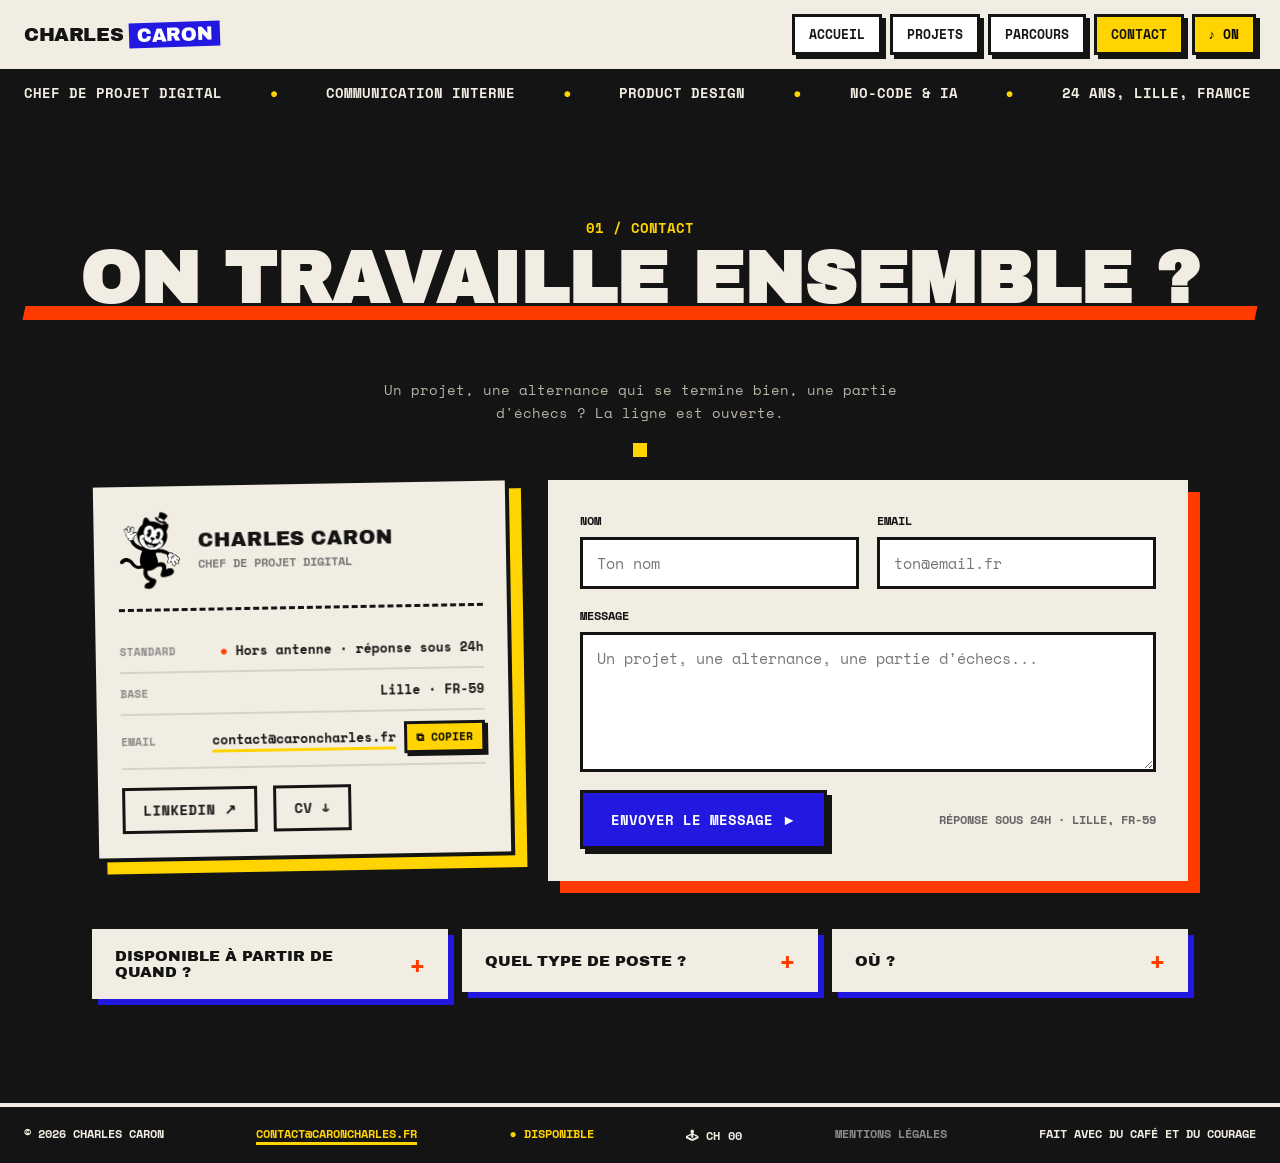
==== commit 440a1db6: "Add files via upload" ====
--- a/contact/index.html
+++ b/contact/index.html
@@ -14,9 +14,10 @@
 <meta name="twitter:card" content="summary">
 <link rel="icon" href="/favicon.ico" sizes="48x48">
 <link rel="apple-touch-icon" href="/apple-touch-icon.png">
-<link rel="preconnect" href="https://fonts.googleapis.com">
-<link rel="preconnect" href="https://fonts.gstatic.com" crossorigin>
-<link href="https://fonts.googleapis.com/css2?family=Archivo+Black&family=Space+Mono:ital,wght@0,400;0,700;1,400&display=swap" rel="stylesheet">
+<link rel="preload" href="/assets/fonts/archivo-black-latin-400-normal.woff2" as="font" type="font/woff2" crossorigin>
+<link rel="preload" href="/assets/fonts/space-mono-latin-400-normal.woff2" as="font" type="font/woff2" crossorigin>
+<link rel="preload" href="/assets/fonts/space-mono-latin-700-normal.woff2" as="font" type="font/woff2" crossorigin>
+<meta name="theme-color" content="#141414">
 <link rel="stylesheet" href="/assets/style.css">
 <script>/* arrivée par transition pixel : on couvre l'écran avant le premier rendu */
 try{if(sessionStorage.getItem('px'))document.documentElement.classList.add('px-in');}catch(e){}</script>
@@ -41,6 +42,7 @@
 <header>
   <div class="logo"><a href="/" data-page="Accueil" aria-label="Retour à l'accueil">CHARLES <span>CARON</span></a></div>
   <nav>
+    <a href="/" data-page="Accueil">Accueil</a>
     <a href="/projets/" data-page="Projets">Projets</a>
     <a href="/parcours/" data-page="Parcours">Parcours</a>
     <a href="/contact/" data-page="Contact">Contact</a>
@@ -55,11 +57,35 @@
 <section class="contact page-pleine" id="contact">
   <span class="num" style="color:var(--jaune);">01 / CONTACT</span>
   <h2 class="titre-section" id="titre-contact"></h2>
-  <div><a class="mail" id="mail" href="#"></a></div>
-  <div class="reseaux">
-    <a id="lien-linkedin" href="#" target="_blank" rel="noopener">LinkedIn ↗</a>
-    <a id="lien-cv" href="#">Télécharger le CV ↓</a>
-  </div>
+  <p class="contact-accroche">Un projet, une alternance qui se termine bien, une partie d'échecs ? La ligne est ouverte.</p>
+
+  <div class="contact-grille">
+    <aside class="carte-visite" aria-label="Carte de visite">
+      <div class="cv-tete">
+        <img class="otis" src="/images/otis/salue.svg" alt="" width="64" height="80" loading="lazy">
+        <div>
+          <span class="cv-nom">Charles Caron</span>
+          <span class="cv-role">Chef de projet digital</span>
+        </div>
+      </div>
+      <div class="cv-ligne">
+        <span class="cv-cle">Standard</span>
+        <span class="cv-val"><span class="cv-pastille" id="cv-pastille">●</span> <span id="cv-statut">Disponible</span></span>
+      </div>
+      <div class="cv-ligne">
+        <span class="cv-cle">Base</span>
+        <span class="cv-val">Lille · FR-59</span>
+      </div>
+      <div class="cv-ligne cv-ligne-mail">
+        <span class="cv-cle">Email</span>
+        <span class="cv-val"><a class="cv-mail" id="mail" href="#"></a>
+        <button class="btn-copier" id="copier-mail" type="button" aria-label="Copier l'adresse email">⧉ Copier</button></span>
+      </div>
+      <div class="reseaux">
+        <a id="lien-linkedin" href="#" target="_blank" rel="noopener">LinkedIn ↗</a>
+        <a id="lien-cv" href="#">CV ↓</a>
+      </div>
+    </aside>
 
   <form class="formulaire" id="formulaire" name="contact" method="POST" action="/" data-netlify="true" netlify-honeypot="champ-piege">
     <p class="cache-piege"><label>Ne pas remplir : <input name="champ-piege"></label></p>
@@ -81,6 +107,7 @@
     </div>
     <p class="form-statut" id="form-statut" role="status" aria-live="polite"></p>
   </form>
+  </div>
 
   <div class="faq" aria-label="Questions fréquentes">
     <details class="faq-item">
@@ -149,6 +176,7 @@
   <a class="footer-mail" id="footer-mail" href="#">contact</a>
   <span class="clign">● Disponible</span>
   <button class="footer-arcade" id="footer-arcade" aria-label="Ouvrir la chaîne arcade">🕹 CH 00</button>
+  <a class="footer-mentions" href="/mentions-legales/">Mentions légales</a>
   <span id="footer-droite"></span>
 </footer>
 
--- a/assets/style.css
+++ b/assets/style.css
@@ -1,3 +1,17 @@
+/* ============ POLICES AUTO-HÉBERGÉES (RGPD + perf) ============ */
+@font-face{
+  font-family:'Archivo Black';font-style:normal;font-weight:400;font-display:swap;
+  src:url('/assets/fonts/archivo-black-latin-400-normal.woff2') format('woff2');
+}
+@font-face{
+  font-family:'Space Mono';font-style:normal;font-weight:400;font-display:swap;
+  src:url('/assets/fonts/space-mono-latin-400-normal.woff2') format('woff2');
+}
+@font-face{
+  font-family:'Space Mono';font-style:normal;font-weight:700;font-display:swap;
+  src:url('/assets/fonts/space-mono-latin-700-normal.woff2') format('woff2');
+}
+
 
 :root{
   --papier:#F1EDE2;
@@ -72,7 +86,7 @@
 @media(max-width:640px){
   nav{gap:6px;}
   nav a,#son-toggle{font-size:.68rem;padding:6px 8px;box-shadow:3px 3px 0 var(--encre);}
-  nav a:nth-child(2){display:none;}
+  nav a:nth-child(1){display:none;}   /* Accueil : le logo suffit sur mobile */
 }
 .logo a{text-decoration:none;}
 
@@ -84,6 +98,7 @@
   padding:10px 0;font-weight:700;text-transform:uppercase;font-size:.85rem;
 }
 .ticker-inner{display:inline-block;animation:defile 22s linear infinite;}
+.ticker:hover .ticker-inner,.ticker:focus-within .ticker-inner{animation-play-state:paused;} /* WCAG 2.2.2 */
 .ticker-inner span{margin:0 24px;}
 .ticker-inner .dot{color:var(--jaune);}
 @keyframes defile{from{transform:translateX(0);}to{transform:translateX(-50%);}}
@@ -311,18 +326,6 @@
 .contact{background:var(--encre);color:var(--papier);text-align:center;padding:100px 24px;}
 .contact .titre-section{color:var(--papier);}
 .contact .titre-section::after{background:var(--rouge);}
-.contact .mail{
-  display:inline-block;font-family:'Archivo Black';
-  font-size:clamp(1.2rem,4.5vw,3rem);color:var(--papier);
-  text-decoration:none;border:4px solid var(--papier);
-  padding:20px 32px;margin-top:16px;box-shadow:10px 10px 0 var(--rouge);
-  transition:transform .15s,box-shadow .15s,background .15s,color .15s;
-  word-break:break-all;
-}
-.contact .mail:hover{
-  transform:translate(5px,5px);box-shadow:2px 2px 0 var(--rouge);
-  background:var(--jaune);color:var(--encre);border-color:var(--encre);
-}
 .contact .reseaux{margin-top:40px;display:flex;justify-content:center;gap:16px;flex-wrap:wrap;}
 .contact .reseaux a{
   text-decoration:none;font-weight:700;text-transform:uppercase;font-size:.85rem;
@@ -822,3 +825,217 @@
 .faq-item[open] summary::after{content:'–';}
 .faq-item[open] summary{border-bottom:3px dashed var(--encre);}
 .faq-item p{padding:16px 20px;font-size:.85rem;line-height:1.6;}
+
+
+/* ============ OTIS, LA MASCOTTE ============ */
+.otis{image-rendering:auto;user-select:none;pointer-events:none;}
+.otis-hero{
+  align-self:flex-end;margin-left:8px;margin-bottom:-6px;
+  animation:otis-coucou 3.2s ease-in-out infinite;
+  transform-origin:50% 90%;
+}
+@keyframes otis-coucou{
+  0%,86%,100%{transform:rotate(0);}
+  90%{transform:rotate(-4deg);}
+  94%{transform:rotate(3deg);}
+  97%{transform:rotate(-2deg);}
+}
+.competences{position:relative;}
+.otis-comp{
+  position:absolute;right:28px;bottom:-8px;
+  transform:rotate(2deg);
+  animation:otis-jongle 1.6s ease-in-out infinite;
+}
+@keyframes otis-jongle{
+  0%,100%{transform:rotate(2deg) translateY(0);}
+  50%{transform:rotate(-1deg) translateY(-5px);}
+}
+.otis-parcours{
+  display:block;margin:40px auto -34px;
+  position:relative;z-index:2;
+}
+@media(max-width:640px){
+  .otis-comp{display:none;}
+  .otis-hero{width:64px;height:auto;}
+}
+
+/* ============ HERO : SIGNAL FAIBLE ============ */
+#nom .lettre.glitche{
+  animation:signal-faible .32s steps(2) both !important;
+  animation-delay:0s !important;
+}
+@keyframes signal-faible{
+  0%{transform:translate(2px,-2px) skewX(-8deg);color:var(--rouge);}
+  33%{transform:translate(-3px,1px);color:var(--klein);}
+  66%{transform:translate(1px,2px) skewX(6deg);color:var(--rouge);opacity:.6;}
+  100%{transform:none;color:inherit;opacity:1;}
+}
+
+/* ============ TV : EXTINCTION CRT ============ */
+.tv-ecran{position:relative;}
+.tv.extinction .tv-contenu,
+.tv.extinction #tv-arcade,
+.tv.extinction #tv-echecs{visibility:hidden;}
+.tv-crt-off{
+  position:absolute;inset:0;background:#fff;z-index:20;pointer-events:none;
+  animation:crt-off .38s cubic-bezier(.23,1,.32,1) forwards;
+}
+.tv.extinction .tv-ecran{animation:crt-flash .12s steps(1) both;}
+@keyframes crt-flash{0%{filter:brightness(2.6) saturate(0);}100%{filter:none;}}
+@keyframes crt-off{
+  0%{transform:scale(1,1);opacity:1;}
+  55%{transform:scale(1,.006);opacity:1;}
+  75%{transform:scale(.35,.006);opacity:1;}
+  90%{transform:scale(.004,.006);opacity:1;filter:brightness(3);}
+  100%{transform:scale(.002,.002);opacity:0;}
+}
+
+/* ============ ARCADE : PAS DE CURSEUR PENDANT LE JEU ============ */
+body.arcade-en-cours #cursor{display:none;}
+
+
+/* ============ CONTACT V2 : DEUX COLONNES ============ */
+.contact-accroche{
+  max-width:520px;margin:18px auto 0;font-size:.9rem;line-height:1.6;color:#b9b4a6;
+}
+.contact-grille{
+  display:grid;grid-template-columns:minmax(300px,420px) minmax(320px,640px);
+  gap:36px;justify-content:center;align-items:start;
+  margin-top:56px;text-align:left;
+}
+@media(max-width:900px){.contact-grille{grid-template-columns:1fr;justify-items:center;}
+  .contact-grille > *{width:100%;max-width:640px;}}
+
+/* ---- carte de visite ---- */
+.carte-visite{
+  background:var(--papier);color:var(--encre);
+  border:4px solid var(--encre);box-shadow:12px 12px 0 var(--jaune);
+  padding:24px;transform:rotate(-1deg);
+}
+.cv-tete{display:flex;align-items:center;gap:16px;margin-bottom:20px;padding-bottom:18px;border-bottom:3px dashed var(--encre);}
+.cv-tete .otis{flex:none;}
+.cv-nom{display:block;font-family:'Archivo Black';font-size:1.25rem;text-transform:uppercase;line-height:1.1;}
+.cv-role{display:block;font-size:.72rem;font-weight:700;text-transform:uppercase;color:#777;margin-top:4px;}
+.cv-ligne{
+  display:flex;justify-content:space-between;align-items:center;gap:12px;
+  padding:10px 0;border-bottom:2px solid rgba(20,20,20,.12);
+  font-size:.82rem;flex-wrap:wrap;
+}
+.cv-cle{font-weight:700;font-size:.66rem;text-transform:uppercase;color:#888;flex:none;}
+.cv-val{font-weight:700;display:flex;align-items:center;gap:8px;flex-wrap:wrap;}
+.cv-pastille{color:#1fa74a;animation:clignote 1.2s steps(2) infinite;}
+.cv-pastille.hors{color:var(--rouge);}
+.cv-mail{color:var(--encre);font-weight:700;text-decoration:none;border-bottom:3px solid var(--jaune);word-break:break-all;}
+.cv-mail:hover{border-color:var(--rouge);}
+.btn-copier{
+  font-family:'Space Mono';font-weight:700;font-size:.66rem;text-transform:uppercase;
+  border:3px solid var(--encre);background:var(--jaune);padding:5px 9px;
+  box-shadow:3px 3px 0 var(--encre);cursor:none;
+  transition:transform .12s,box-shadow .12s,background .12s;
+}
+.btn-copier:hover{transform:translate(2px,2px);box-shadow:1px 1px 0 var(--encre);}
+.btn-copier.copie{background:#3ddc65;}
+.carte-visite .reseaux{margin-top:18px;justify-content:flex-start;}
+.carte-visite .reseaux a{border-color:var(--encre);color:var(--encre);}
+.carte-visite .reseaux a:hover{background:var(--encre);color:var(--papier);}
+
+/* le formulaire vit maintenant dans la grille */
+.contact-grille .formulaire{margin:0;}
+
+/* la FAQ passe en 3 colonnes sur grand écran */
+.faq{max-width:1096px;grid-template-columns:repeat(auto-fit,minmax(280px,1fr));align-items:start;}
+
+/* ---- animations d'entrée ---- */
+@keyframes tampon{
+  0%{opacity:0;transform:rotate(-7deg) scale(1.18);}
+  60%{opacity:1;transform:rotate(1.2deg) scale(.97);}
+  100%{opacity:1;transform:rotate(-1deg) scale(1);}
+}
+@keyframes monte{from{opacity:0;transform:translateY(26px);}to{opacity:1;transform:none;}}
+.carte-visite{animation:tampon .55s cubic-bezier(.2,1.3,.4,1) .15s both;}
+.contact-grille .formulaire{animation:monte .45s ease .35s both;}
+.faq-item{animation:monte .4s ease both;}
+.faq-item:nth-child(1){animation-delay:.5s;}
+.faq-item:nth-child(2){animation-delay:.62s;}
+.faq-item:nth-child(3){animation-delay:.74s;}
+
+/* ---- bouton d'envoi : points de transmission ---- */
+.form-envoi.envoi::after{
+  content:'';display:inline-block;width:1.2em;text-align:left;
+  animation:points-tx .9s steps(1) infinite;
+}
+@keyframes points-tx{0%{content:'▪';}33%{content:'▪▪';}66%{content:'▪▪▪';}}
+
+@media (prefers-reduced-motion: reduce){
+  .carte-visite,.contact-grille .formulaire,.faq-item{animation:none;}
+  .cv-pastille{animation:none;}
+}
+
+
+/* ============ MOUVEMENT RÉDUIT : tout ce qui bouge en continu s'arrête ============ */
+@media (prefers-reduced-motion: reduce){
+  .ticker-inner{animation:none;transform:none;}
+  .otis-hero,.otis-comp{animation:none;}
+  .clign,.mire-info .clign,.tv-barre .canal,.dest-node,.badge-live{animation:none;opacity:1;}
+  #nom .lettre.glitche{animation:none !important;}
+  .tv.extinction .tv-ecran{animation:none;}
+  .grille.zappe{animation:none;}
+}
+
+
+/* ============ MENTIONS LÉGALES ============ */
+.mentions{padding:80px 24px;max-width:820px;margin:0 auto;}
+.mentions-corps h3{font-size:1rem;text-transform:uppercase;margin:32px 0 10px;}
+.mentions-corps p{font-size:.85rem;line-height:1.7;}
+.mentions-corps a{color:var(--encre);font-weight:700;}
+footer .footer-mentions{color:#8a8a8a;text-decoration:none;font-weight:700;}
+footer .footer-mentions:hover{color:var(--jaune);}
+
+
+/* ============ CHIFFRES : ODOMÈTRE MÉCANIQUE ============ */
+.stat-num{display:inline-flex;align-items:baseline;}
+.odo-col{
+  display:inline-block;height:1em;overflow:hidden;
+  vertical-align:baseline;position:relative;
+}
+.odo-strip{
+  display:flex;flex-direction:column;line-height:1;
+  transform:translateY(0);
+  transition:transform 1.3s cubic-bezier(.18,.9,.32,1.08);
+  will-change:transform;
+}
+.odo-d{height:1em;}
+.odo-suffixe{margin-left:.05em;}
+@media (prefers-reduced-motion: reduce){.odo-strip{transition:none;}}
+
+/* ============ BOÎTE À OUTILS : PASTILLES TAMPONNÉES ============ */
+.grille-comp.prete .pastille{opacity:0;}
+.grille-comp.prete .pastille.tamponnee{
+  opacity:1;
+  animation:tampon-pastille .38s cubic-bezier(.2,1.5,.4,1) both;
+}
+@keyframes tampon-pastille{
+  0%{opacity:0;transform:rotate(var(--rot,0deg)) scale(1.6);}
+  55%{opacity:1;transform:rotate(calc(var(--rot,0deg) * -.4)) scale(.94);}
+  100%{opacity:1;transform:rotate(0) scale(1);}
+}
+@media (prefers-reduced-motion: reduce){
+  .grille-comp.prete .pastille{opacity:1;animation:none;}
+}
+
+/* ============ TV : OSD DE ZAPPING ============ */
+.tv-osd{
+  position:absolute;top:14px;right:16px;z-index:15;
+  font-family:'Space Mono';font-weight:700;font-size:.72rem;letter-spacing:.08em;
+  color:#3dff7a;text-shadow:0 0 6px rgba(61,255,122,.8), 1px 0 0 rgba(255,60,60,.35), -1px 0 0 rgba(60,120,255,.35);
+  opacity:0;pointer-events:none;transition:opacity .12s;
+}
+.tv-osd.visible{opacity:1;}
+.tv-ecran.hold{animation:hold-jitter .26s steps(3);}
+@keyframes hold-jitter{
+  0%{transform:translateX(-3px);}
+  40%{transform:translateX(2px);}
+  70%{transform:translateX(-1px);}
+  100%{transform:none;}
+}
+@media (prefers-reduced-motion: reduce){.tv-ecran.hold{animation:none;}}
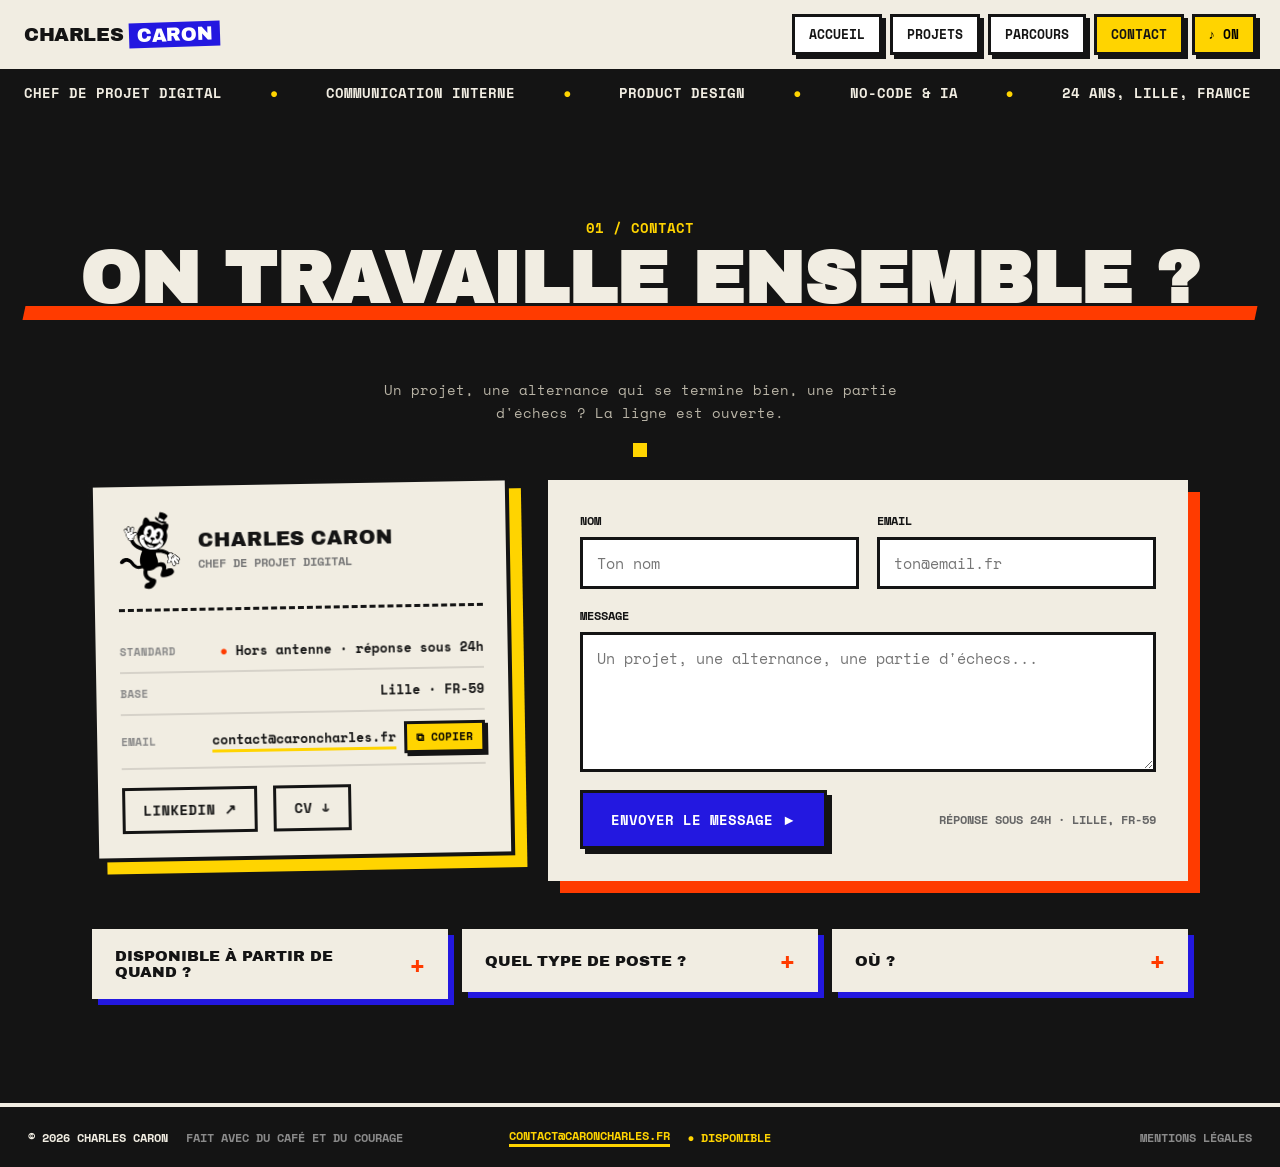
==== commit 3748a2b1: "Add files via upload" ====
--- a/contact/index.html
+++ b/contact/index.html
@@ -172,12 +172,17 @@
 </div>
 
 <footer>
-  <span id="footer-gauche"></span>
-  <a class="footer-mail" id="footer-mail" href="#">contact</a>
-  <span class="clign">● Disponible</span>
-  <button class="footer-arcade" id="footer-arcade" aria-label="Ouvrir la chaîne arcade">🕹 CH 00</button>
-  <a class="footer-mentions" href="/mentions-legales/">Mentions légales</a>
-  <span id="footer-droite"></span>
+  <div class="footer-col">
+    <span id="footer-gauche"></span>
+    <span class="footer-tagline" id="footer-droite"></span>
+  </div>
+  <div class="footer-col footer-centre">
+    <a class="footer-mail" id="footer-mail" href="#">contact</a>
+    <span class="clign">● Disponible</span>
+  </div>
+  <div class="footer-col footer-fin">
+    <a class="footer-mentions" href="/mentions-legales/">Mentions légales</a>
+  </div>
 </footer>
 
 <script src="/assets/app.js"></script>
--- a/assets/style.css
+++ b/assets/style.css
@@ -337,9 +337,18 @@
 /* ============ FOOTER ============ */
 footer{
   background:var(--encre);color:var(--papier);
-  display:flex;justify-content:space-between;flex-wrap:wrap;gap:12px;
-  padding:18px 24px;font-size:.75rem;text-transform:uppercase;font-weight:700;
+  display:grid;grid-template-columns:1fr auto 1fr;align-items:center;gap:12px 24px;
+  padding:20px 28px;font-size:.72rem;text-transform:uppercase;font-weight:700;
   border-top:4px solid var(--papier);
+}
+.footer-col{display:flex;align-items:center;gap:8px 18px;flex-wrap:wrap;min-width:0;}
+.footer-centre{justify-content:center;}
+.footer-fin{justify-content:flex-end;}
+.footer-tagline{color:#8a8a8a;font-weight:700;}
+@media(max-width:760px){
+  footer{grid-template-columns:1fr;text-align:center;gap:10px;}
+  .footer-col{justify-content:center;}
+  .footer-col:first-child{flex-direction:column;gap:4px;}
 }
 footer .clign{animation:clignote 1.2s steps(2) infinite;color:var(--jaune);}
 @keyframes clignote{50%{opacity:0;}}
@@ -829,11 +838,22 @@
 
 /* ============ OTIS, LA MASCOTTE ============ */
 .otis{image-rendering:auto;user-select:none;pointer-events:none;}
+.hero-cercle{
+  flex:none;align-self:center;
+  width:clamp(200px,24vw,380px);aspect-ratio:1;
+  border:4px solid var(--encre);border-radius:50%;
+  display:grid;place-items:center;position:relative;
+}
+.hero-cercle::before{
+  content:'';position:absolute;top:6%;left:-14px;width:18px;height:18px;
+  background:var(--jaune);border:3px solid var(--encre);
+}
 .otis-hero{
-  align-self:flex-end;margin-left:8px;margin-bottom:-6px;
+  width:60%;height:auto;
   animation:otis-coucou 3.2s ease-in-out infinite;
   transform-origin:50% 90%;
 }
+@media(max-width:900px){.hero-cercle{display:none;}}
 @keyframes otis-coucou{
   0%,86%,100%{transform:rotate(0);}
   90%{transform:rotate(-4deg);}
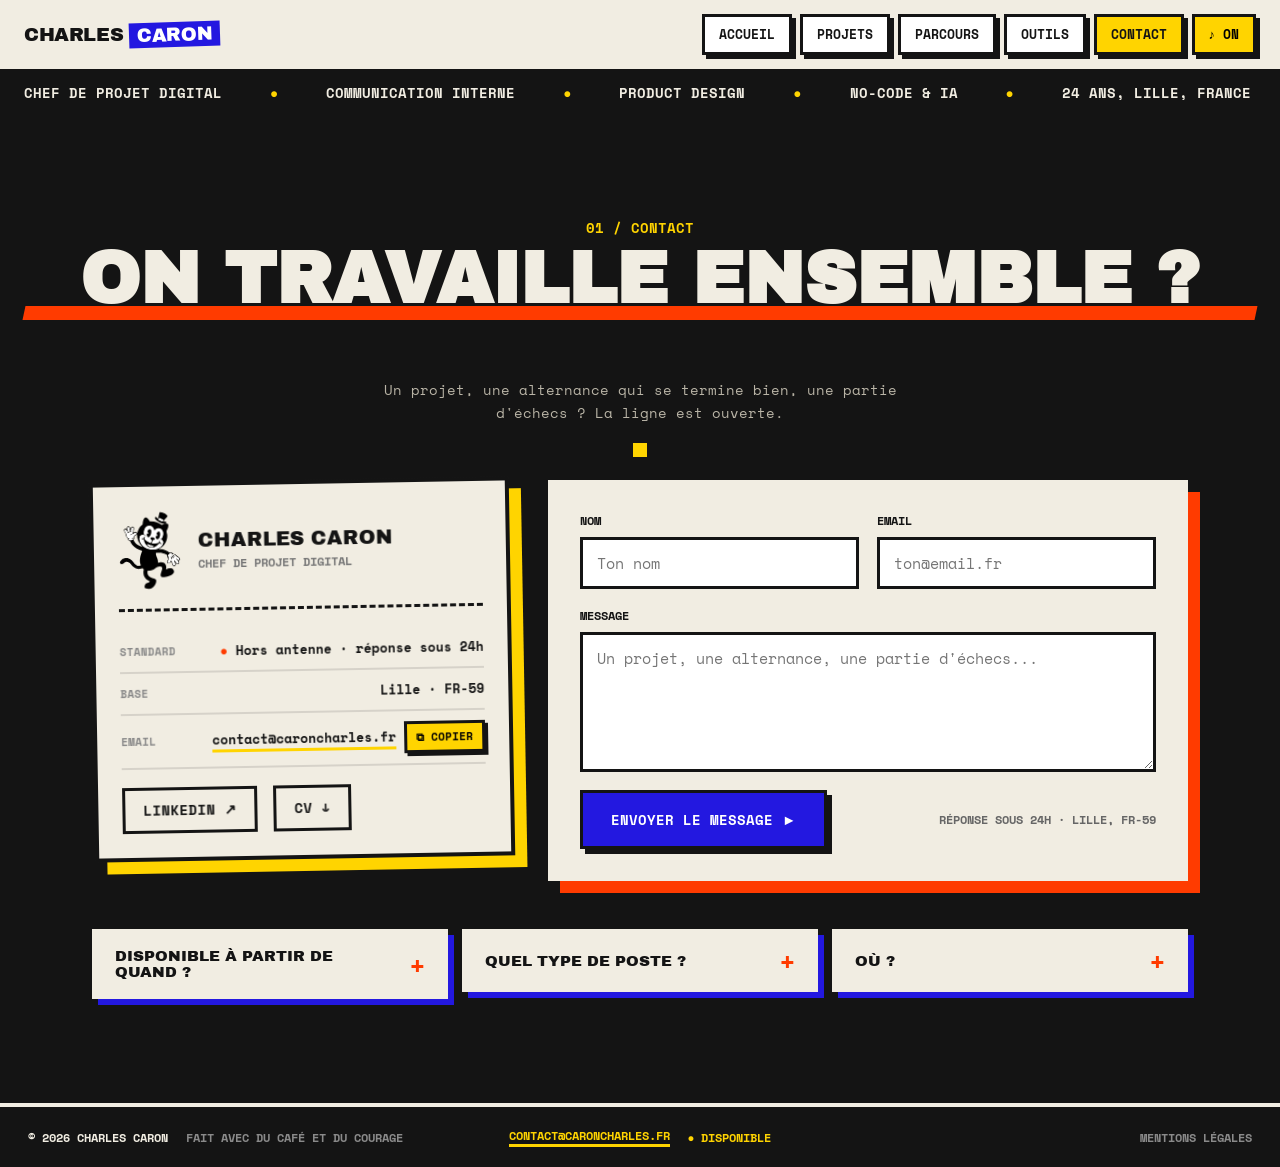
==== commit 4ba66b64: "Add files via upload" ====
--- a/contact/index.html
+++ b/contact/index.html
@@ -45,6 +45,7 @@
     <a href="/" data-page="Accueil">Accueil</a>
     <a href="/projets/" data-page="Projets">Projets</a>
     <a href="/parcours/" data-page="Parcours">Parcours</a>
+    <a href="/outils/" data-page="Outils">Outils</a>
     <a href="/contact/" data-page="Contact">Contact</a>
     <button id="son-toggle" aria-pressed="true" aria-label="Activer ou couper le son">♪ ON</button>
   </nav>
@@ -155,7 +156,7 @@
         <div class="tv-actions"><a class="btn-projet" id="tv-lien" href="#" target="_blank" rel="noopener">Voir le projet ↗</a></div>
       </div>
       <div id="tv-arcade" style="display:none;">
-        <div class="arcade-tete"><span>🕹 CARON·TV ARCADE</span><span id="arcade-score">SCORE 000</span></div>
+        <div class="arcade-tete"><span>▸ CARON·TV ARCADE</span><span id="arcade-score">SCORE 000</span></div>
         <canvas id="arcade-canvas"></canvas>
         <div class="arcade-msg" id="arcade-msg">Touche ou clique<br>pour jouer</div>
       </div>
--- a/assets/style.css
+++ b/assets/style.css
@@ -198,8 +198,8 @@
 .carte h3{font-size:1.5rem;padding:20px 18px 8px;}
 .carte p{padding:0 18px 20px;font-size:.88rem;line-height:1.55;}
 .carte .visuel{
-  height:120px;border-bottom:4px solid var(--encre);
-  display:grid;place-items:center;font-size:3rem;
+  height:160px;border-bottom:4px solid var(--encre);
+  display:grid;place-items:center;
   overflow:hidden;position:relative;
 }
 .carte .visuel::before{
@@ -209,6 +209,34 @@
 .visuel.jaune{background:var(--jaune);}
 .visuel.rouge{background:var(--rouge);}
 .visuel.blanc{background:var(--blanc);}
+
+/* Banniere avec image : l'image s'affiche en entier, encadree sur le fond de couleur */
+.visuel.avec-image{padding:12px;}
+.visuel.avec-image img{
+  position:relative;display:block;
+  max-width:100%;max-height:100%;width:auto;height:auto;
+  border:3px solid var(--encre);
+  box-shadow:var(--ombre-sm);
+  background:var(--blanc);
+  transform:rotate(-1.5deg);
+}
+.tv-contenu .visuel.avec-image{padding:16px;}
+/* Banniere sans image : mire de barres, memes couleurs que la mire de demarrage */
+.visuel.mire{
+  background:linear-gradient(90deg,
+    #F1EDE2 0 14.3%,#FFD400 0 28.6%,#2318E0 0 42.9%,#FF3B00 0 57.2%,
+    #8a8a8a 0 71.5%,#3a3a3a 0 85.8%,#141414 0 100%);
+}
+.mire-etiquette{
+  position:relative;z-index:1;
+  font-family:'Space Mono',monospace;font-weight:700;font-size:.72rem;
+  letter-spacing:.14em;text-transform:uppercase;white-space:nowrap;
+  padding:6px 12px;border:3px solid var(--encre);
+  background:var(--blanc);color:var(--encre);
+  box-shadow:var(--ombre-sm);transform:rotate(-2deg);
+}
+.visuel.mire.jaune .mire-etiquette{background:var(--jaune);}
+.visuel.mire.rouge .mire-etiquette{background:var(--rouge);}
 
 /* ============ COMPETENCES ============ */
 .competences .grille-comp{display:flex;flex-wrap:wrap;gap:16px;}
@@ -358,10 +386,12 @@
   position:fixed;inset:0;z-index:500;
   background:rgba(10,10,10,.82);
   display:none;place-items:center;padding:20px;
+  overflow-y:auto;
 }
 .tv-overlay.ouvert{display:grid;}
 .tv{
   width:min(760px,100%);
+  margin:auto;
   background:var(--encre);
   border:6px solid var(--encre);
   box-shadow:0 0 0 4px var(--papier),18px 18px 0 rgba(0,0,0,.5);
@@ -456,8 +486,8 @@
   98%{opacity:.93;}
 }
 .tv-contenu .visuel{
-  height:150px;border-bottom:4px solid var(--encre);
-  display:grid;place-items:center;font-size:4.2rem;position:relative;
+  height:clamp(180px,34vh,260px);border-bottom:4px solid var(--encre);
+  display:grid;place-items:center;position:relative;overflow:hidden;
 }
 .tv-contenu .visuel::before{
   content:'';position:absolute;inset:0;
@@ -512,13 +542,13 @@
 .hero-inner{display:flex;gap:56px;align-items:center;}
 .hero-texte{flex:1.25;min-width:0;}
 .hero-photo{flex:.75;position:relative;max-width:380px;}
-.hero-photo img{
+.hero-photo img:not(.otis){
   width:100%;border:4px solid var(--encre);
   box-shadow:14px 14px 0 var(--klein);
   transform:rotate(2deg);
   transition:transform .25s cubic-bezier(.2,.9,.3,1.3),box-shadow .25s;
 }
-.hero-photo img:hover{transform:rotate(0) scale(1.02);box-shadow:8px 8px 0 var(--rouge);}
+.hero-photo img:not(.otis):hover{transform:rotate(0) scale(1.02);box-shadow:8px 8px 0 var(--rouge);}
 @media(max-width:900px){
   .hero-inner{flex-direction:column;align-items:flex-start;}
   .hero-photo{max-width:240px;margin-top:36px;}
@@ -784,13 +814,14 @@
   padding:26px 24px;transition:transform .15s,box-shadow .15s;
 }
 .offre:hover{transform:translate(-3px,-3px) rotate(-.4deg);box-shadow:12px 12px 0 var(--encre);}
-.offre-emoji{
-  width:56px;height:56px;display:grid;place-items:center;font-size:1.7rem;
+.offre-num{
+  width:56px;height:56px;display:grid;place-items:center;
+  font-family:'Archivo Black';font-size:1.3rem;
   background:var(--jaune);border:3px solid var(--encre);box-shadow:var(--ombre-sm);
   margin-bottom:18px;transform:rotate(-2deg);
 }
-.offre:nth-child(2) .offre-emoji{background:var(--rouge);}
-.offre:nth-child(3) .offre-emoji{background:var(--klein);}
+.offre:nth-child(2) .offre-num{background:var(--rouge);}
+.offre:nth-child(3) .offre-num{background:var(--klein);color:var(--blanc);}
 .offre h3{font-size:1.15rem;margin-bottom:12px;}
 .offre p{font-size:.85rem;line-height:1.6;}
 
@@ -838,22 +869,19 @@
 
 /* ============ OTIS, LA MASCOTTE ============ */
 .otis{image-rendering:auto;user-select:none;pointer-events:none;}
-.hero-cercle{
-  flex:none;align-self:center;
-  width:clamp(200px,24vw,380px);aspect-ratio:1;
-  border:4px solid var(--encre);border-radius:50%;
-  display:grid;place-items:center;position:relative;
-}
-.hero-cercle::before{
-  content:'';position:absolute;top:6%;left:-14px;width:18px;height:18px;
-  background:var(--jaune);border:3px solid var(--encre);
-}
+/* Otis est ancré au bord gauche de la photo : hors du flux (il ne pousse jamais
+   le titre), mais fixé à un repère stable, donc au même endroit à toutes les largeurs */
 .otis-hero{
-  width:60%;height:auto;
+  position:absolute;
+  right:calc(100% + clamp(28px,5vw,90px));bottom:-9%;
+  width:clamp(150px,14vw,215px);height:auto;
+  border:none;box-shadow:none;background:none;transform:none;
   animation:otis-coucou 3.2s ease-in-out infinite;
   transform-origin:50% 90%;
-}
-@media(max-width:900px){.hero-cercle{display:none;}}
+  pointer-events:none;z-index:1;
+}
+@media(max-width:1080px){.otis-hero{width:clamp(120px,13vw,170px);right:calc(100% + 24px);}}
+@media(max-width:900px){.otis-hero{display:none;}}
 @keyframes otis-coucou{
   0%,86%,100%{transform:rotate(0);}
   90%{transform:rotate(-4deg);}
